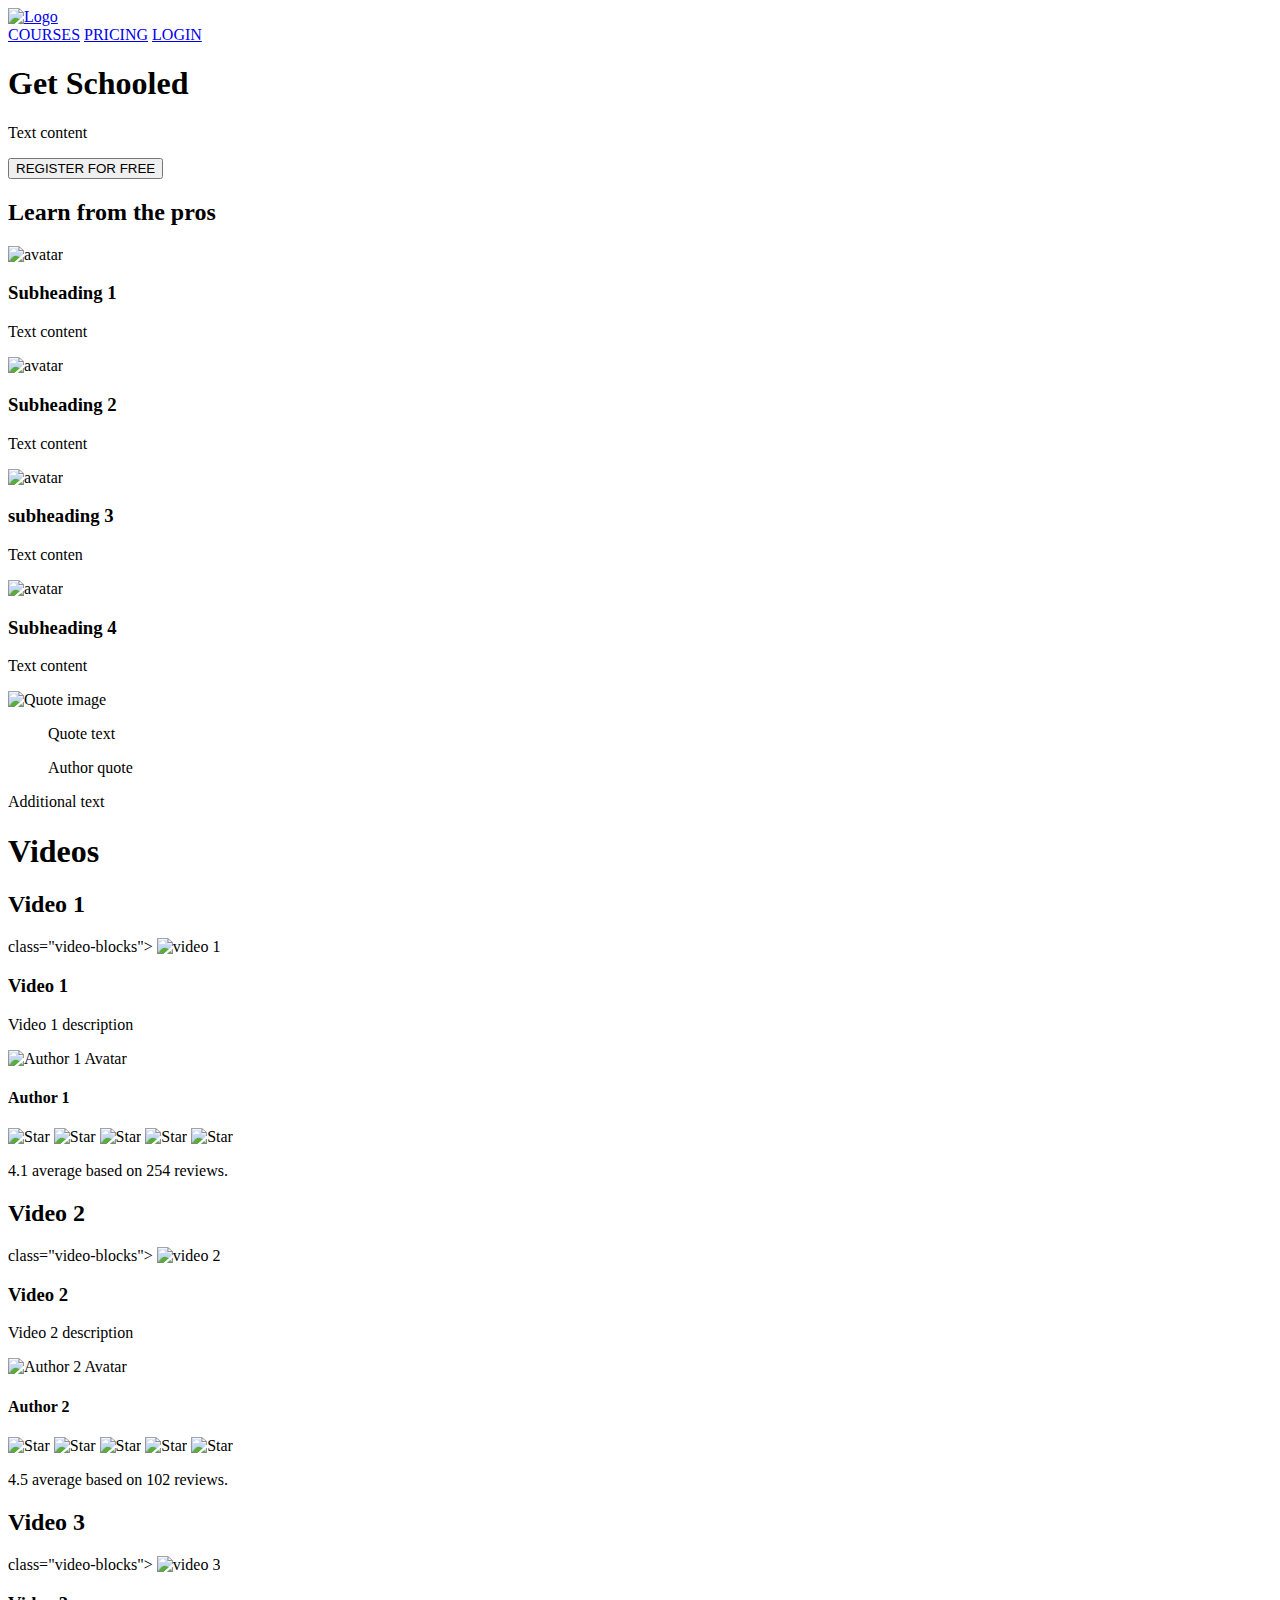
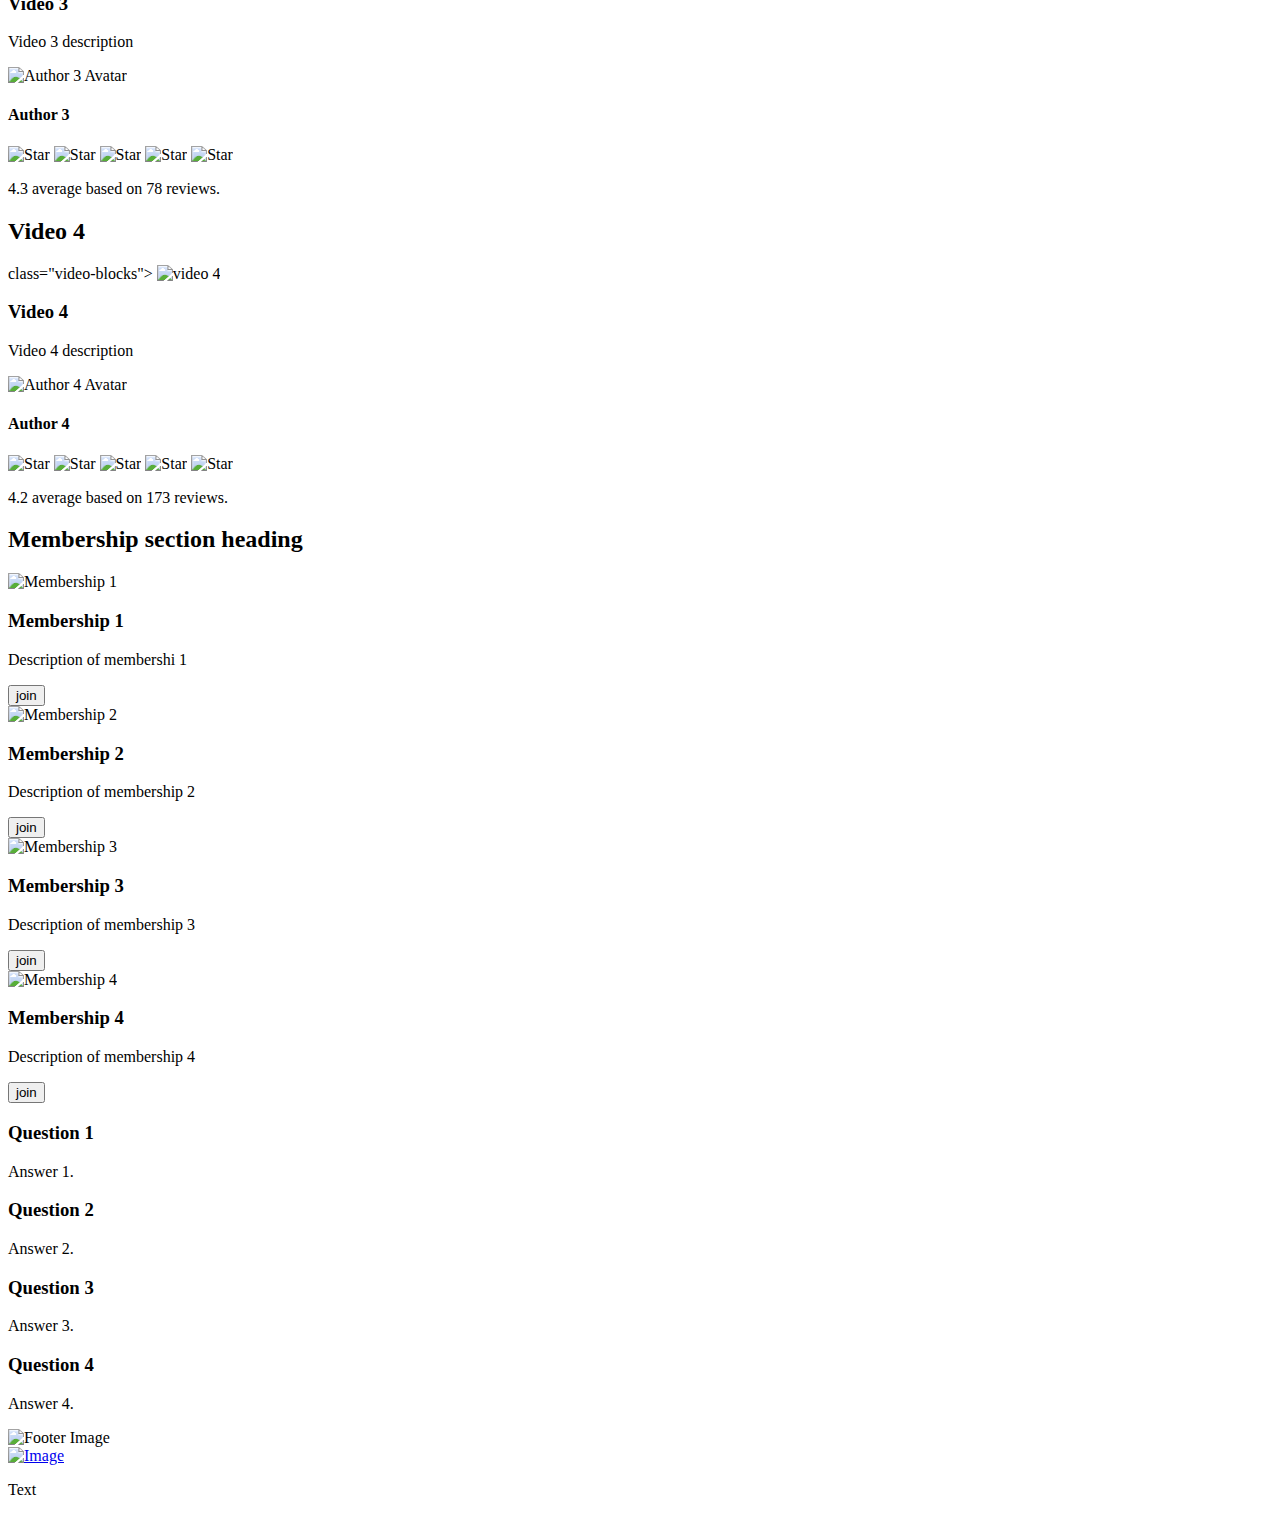
==== css_advanced/index.html @ c2795607 "Readme and task 1" ====
<!DOCTYPE html>
<html lang="en">
    <head>
        <meta charset="UTF-8">
        <meta name="viewport" content="width=device-width, initial-scale=1, viewport-fit=cover">
        <title>HTML Wireframe Advanced</title>
        <link rel="stylesheet" href="styles.css"
    </head>
    <body>
        <header>
            <div>
                <!-- Logo -->
                <div>
                    <a href="#">
                        <img src="link-to-logo.png" alt="Logo">
                    </a>
                </div>
                <!--End of logo-->

                <!--Navigation links-->
                <div>
                    <a href="#">COURSES</a>
                    <a href="#">PRICING</a>
                    <a href="#">LOGIN</a>
                </div>
                <!--End of navigation links-->
            </div>
        </header>

        <!-- Main body -->
        <main>
            <!-- First Section -->
            <section>
                <div>
                    <div>
                        <h1>Get Schooled</h1>
                        <p>Text content</p>
                        <button>REGISTER FOR FREE</button>
                    </div>
                    <div>
                        <h2>
                            <span>Learn</span> from the pros
                        </h2>
                    </div>
                    <div>
                        <img scr="image1.jpg" alt="avatar">
                        <h3>Subheading 1</h3>
                        <p>Text content</p>
                    </div>
                    <div>
                        <img src="image2.jpg" alt="avatar"/>
                        <h3>Subheading 2</h3>
                        <p>Text content</p>
                    </div>
                    <div>
                        <img src="image3.jpg" alt="avatar"/>
                        <h3>subheading 3</h3>
                        <p>Text conten</p>
                    </div>
                    <div>
                        <img src="image4.jpg" alt="avatar"/>
                        <h3>Subheading 4</h3>
                        <p>Text content</p>
                    </div>
                </div>
            </section>
            <!-- End of First Section -->
            <!-- another section2 -->
            <section>
                <div>
                    <img src="quote-image.jpg" alt="Quote image">
                    <div>        
                        <blockquote>
                            <p>Quote text</p>
                            <footer>Author quote</footer>
                        </blockquote>
                        <p>Additional text</p>
                    </div>
                </div>            
            </section>
            <!-- End of section2 -->
            <!-- video sections -->
            <h1>Videos</h1>
            <section>
                <h2>Video 1</h2>
                <div> class="video-blocks">
                    <img src="video1.jpg" alt="video 1">
                    <h3>Video 1</h3>
                    <p>Video 1 description</p>
                    <div class="author">
                        <img src=""author1-avatar.jpg" alt="Author 1 Avatar">
                        <h4>Author 1</h4>
                    </div>
                    <div class="rating">
                        <img src="star.png" alt="Star">
                        <img src="star.png" alt="Star">
                        <img src="star.png" alt="Star">
                        <img src="star.png" alt="Star">
                        <img src="star.png" alt="Star">
                        <p>4.1 average based on 254 reviews.</p>
                    </div>
                </div>
            </section>

            <section>
                <h2>Video 2</h2>
                <div> class="video-blocks">
                    <img src="video2.jpg" alt="video 2">
                    <h3>Video 2</h3>
                    <p>Video 2 description</p>
                    <div class="author">
                        <img src=""author2-avatar.jpg" alt="Author 2 Avatar">
                        <h4>Author 2</h4>
                    </div>
                    <div class="rating">
                        <img src="star.png" alt="Star">
                        <img src="star.png" alt="Star">
                        <img src="star.png" alt="Star">
                        <img src="star.png" alt="Star">
                        <img src="star.png" alt="Star">
                        <p>4.5 average based on 102 reviews.</p>
                    </div>
                </div>
            </section>

            <section>
                <h2>Video 3</h2>
                <div> class="video-blocks">
                    <img src="video3.jpg" alt="video 3">
                    <h3>Video 3</h3>
                    <p>Video 3 description</p>
                    <div class="author">
                        <img src=""author3-avatar.jpg" alt="Author 3 Avatar">
                        <h4>Author 3</h4>
                    </div>
                    <div class="rating">
                        <img src="star.png" alt="Star">
                        <img src="star.png" alt="Star">
                        <img src="star.png" alt="Star">
                        <img src="star.png" alt="Star">
                        <img src="star.png" alt="Star">
                        <p>4.3 average based on 78 reviews.</p>
                    </div>
                </div>
            </section>

            <section>
                <h2>Video 4</h2>
                <div> class="video-blocks">
                    <img src="video4.jpg" alt="video 4">
                    <h3>Video 4</h3>
                    <p>Video 4 description</p>
                    <div class="author">
                        <img src=""author4-avatar.jpg" alt="Author 4 Avatar">
                        <h4>Author 4</h4>
                    </div>
                    <div class="rating">
                        <img src="star.png" alt="Star">
                        <img src="star.png" alt="Star">
                        <img src="star.png" alt="Star">
                        <img src="star.png" alt="Star">
                        <img src="star.png" alt="Star">
                        <p>4.2 average based on 173 reviews.</p>
                    </div>
                </div>
            </section>

            <section>
                <h2>Membership section heading</h2>
                <div class=""membership-item>
                    <img src="membership1.jpg" alt="Membership 1">
                    <h3>Membership 1</h3>
                    <p>Description of membershi 1</p>
                    <button>join</button>
                </div>
                <div class=""membership-item>
                    <img src="membership2.jpg" alt="Membership 2">
                    <h3>Membership 2</h3>
                    <p>Description of membership 2</p>
                    <button>join</button>
                </div>
                <div class=""membership-item>
                    <img src="membership3.jpg" alt="Membership 3">
                    <h3>Membership 3</h3>
                    <p>Description of membership 3</p>
                    <button>join</button>
                </div>
                <div class=""membership-item>
                    <img src="membership4.jpg" alt="Membership 4">
                    <h3>Membership 4</h3>
                    <p>Description of membership 4</p>
                    <button>join</button>
                </div>
            </section>

            <section id="FAQ">
                <div class="row-block">
                  <div class="item-block">
                    <h3>Question 1</h3>
                    <p>Answer 1.</p>
                  </div>
                  <div class="item-block">
                    <h3>Question 2</h3>
                    <p>Answer 2.</p>
                  </div>
                </div>
                <div class="row-block">
                  <div class="item-block">
                    <h3>Question 3</h3>
                    <p>Answer 3.</p>
                  </div>
                  <div class="item-block">
                    <h3>Question 4</h3>
                    <p>Answer 4.</p>
                  </div>
                </div>
              </section>              
        </main>
        <!-- End of main body-->
        <footer>
            <div class="global-block">
              <div class="row-block">
                <img src="path/to/image" alt="Footer Image">
                <div class="block">
                  <a href="link-to-image"><img src="path/to/image" alt="Image"></a>
                  <p>Text</p>
                </div>
              </div>
            </div>
          </footer>          
    </body>    
</html>
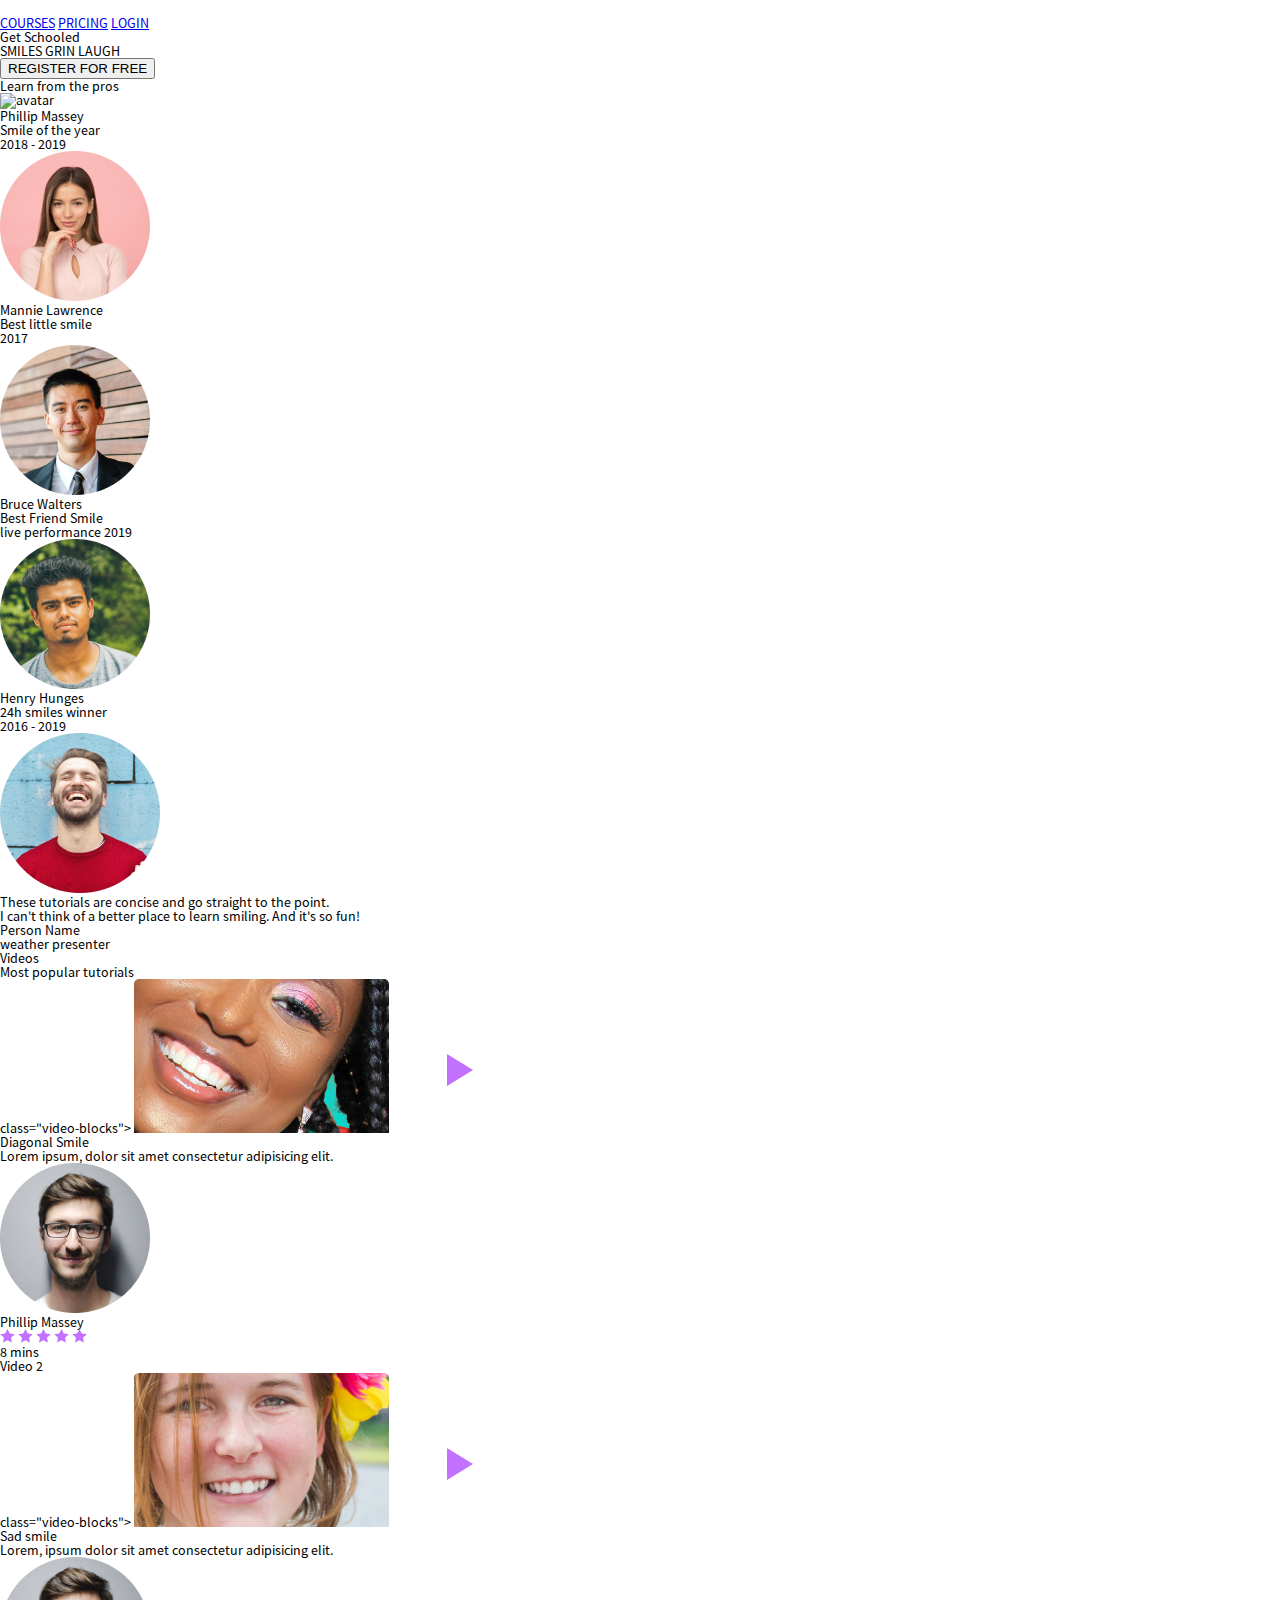
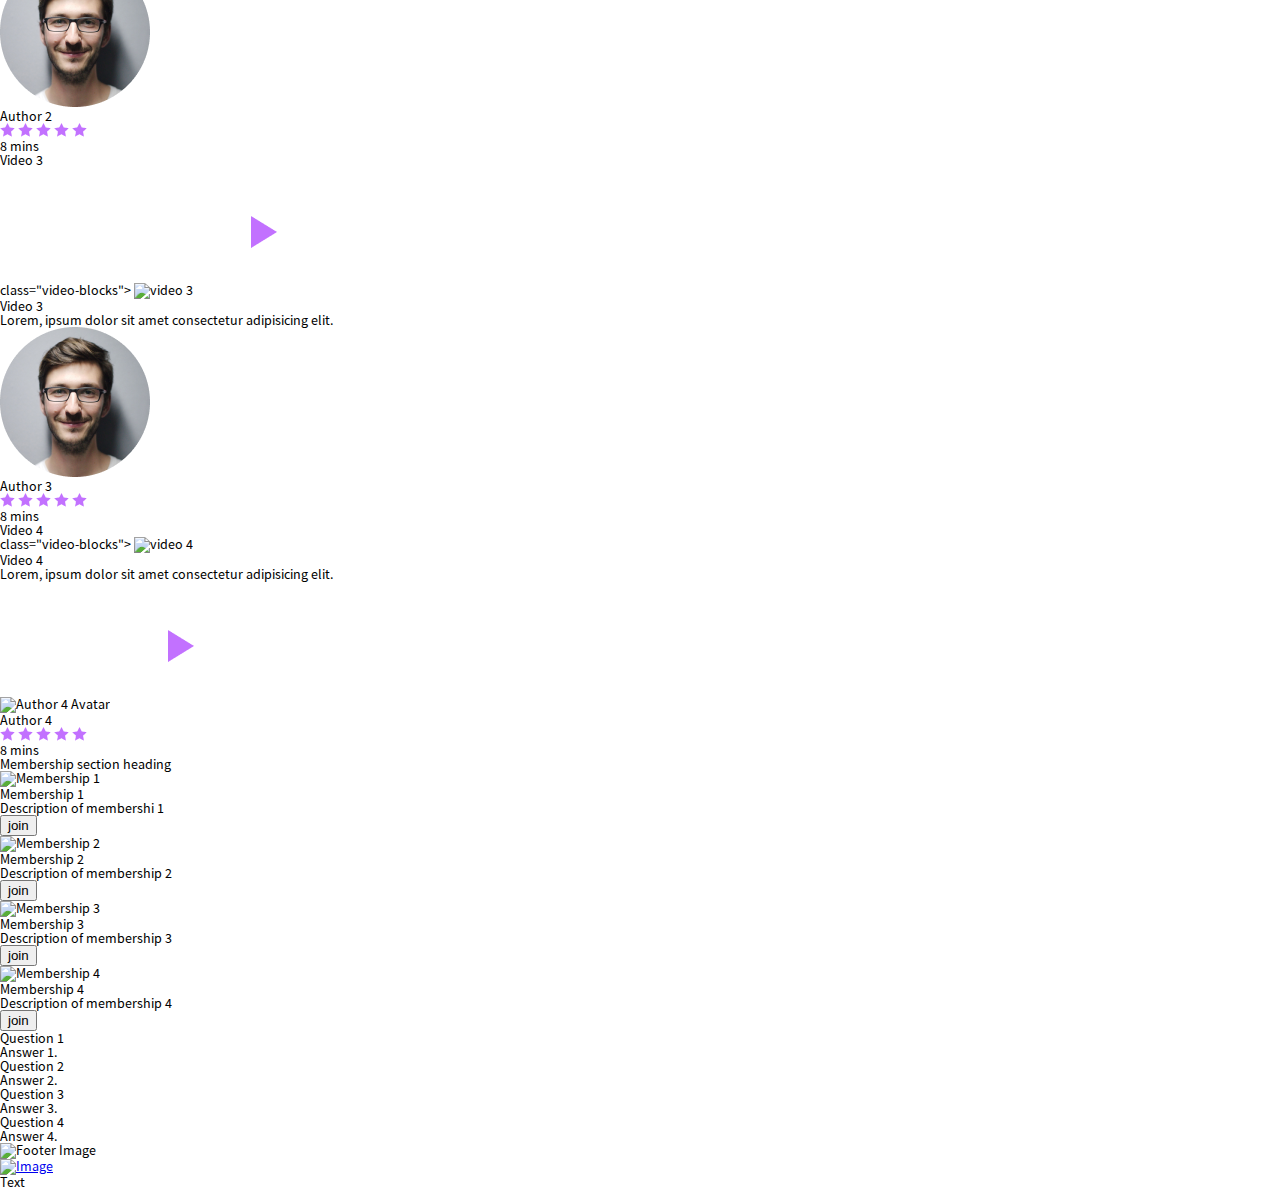
==== commit 047e3a6c: "image additions" ====
--- a/css_advanced/index.html
+++ b/css_advanced/index.html
@@ -3,16 +3,16 @@
     <head>
         <meta charset="UTF-8">
         <meta name="viewport" content="width=device-width, initial-scale=1, viewport-fit=cover">
-        <title>HTML Wireframe Advanced</title>
-        <link rel="stylesheet" href="styles.css"
+        <title>Smile School Homepage</title>
+        <link rel="stylesheet" href="styles.css">
     </head>
     <body>
         <header>
-            <div>
+            <div class="hero">
                 <!-- Logo -->
                 <div>
                     <a href="#">
-                        <img src="link-to-logo.png" alt="Logo">
+                        <img src="assets/SmileSchool.png" alt="SmileSchool logo">                    
                     </a>
                 </div>
                 <!--End of logo-->
@@ -31,10 +31,10 @@
         <main>
             <!-- First Section -->
             <section>
-                <div>
+                <div class="get-schooled">
                     <div>
                         <h1>Get Schooled</h1>
-                        <p>Text content</p>
+                        <p class="three-words">SMILES GRIN LAUGH</p>
                         <button>REGISTER FOR FREE</button>
                     </div>
                     <div>
@@ -43,24 +43,24 @@
                         </h2>
                     </div>
                     <div>
-                        <img scr="image1.jpg" alt="avatar">
-                        <h3>Subheading 1</h3>
-                        <p>Text content</p>
-                    </div>
-                    <div>
-                        <img src="image2.jpg" alt="avatar"/>
-                        <h3>Subheading 2</h3>
-                        <p>Text content</p>
-                    </div>
-                    <div>
-                        <img src="image3.jpg" alt="avatar"/>
-                        <h3>subheading 3</h3>
-                        <p>Text conten</p>
-                    </div>
-                    <div>
-                        <img src="image4.jpg" alt="avatar"/>
-                        <h3>Subheading 4</h3>
-                        <p>Text content</p>
+                        <img scr="assets/avatar.png" alt="avatar">
+                        <h3>Phillip Massey</h3>
+                        <p>Smile of the year <br> 2018 - 2019</p>
+                    </div>
+                    <div>
+                        <img src="assets/avatar1.png" alt="avatar1"/>
+                        <h3>Mannie Lawrence</h3>
+                        <p>Best little smile <br> 2017</p>
+                    </div>
+                    <div>
+                        <img src="assets/avatar2.png" alt="avatar2"/>
+                        <h3>Bruce Walters</h3>
+                        <p>Best <q>Friend Smile</q> <br> live performance 2019</p>
+                    </div>
+                    <div>
+                        <img src="assets/avatar3.png" alt="avatar3"/>
+                        <h3>Henry Hunges</h3>
+                        <p><q>24h smiles</q> winner <br>2016 - 2019</p>
                     </div>
                 </div>
             </section>
@@ -68,13 +68,13 @@
             <!-- another section2 -->
             <section>
                 <div>
-                    <img src="quote-image.jpg" alt="Quote image">
+                    <img src="assets/avatar4.png" alt="avatar 4">
                     <div>        
                         <blockquote>
-                            <p>Quote text</p>
-                            <footer>Author quote</footer>
+                            <p>These tutorials are concise and go straight to the point. <br> I can't think of a better place to learn smiling. And it's so fun!</p>
+                            <footer>Person Name</footer>
                         </blockquote>
-                        <p>Additional text</p>
+                        <p><em>weather presenter</em></p>
                     </div>
                 </div>            
             </section>
@@ -82,22 +82,23 @@
             <!-- video sections -->
             <h1>Videos</h1>
             <section>
-                <h2>Video 1</h2>
-                <div> class="video-blocks">
-                    <img src="video1.jpg" alt="video 1">
-                    <h3>Video 1</h3>
-                    <p>Video 1 description</p>
-                    <div class="author">
-                        <img src=""author1-avatar.jpg" alt="Author 1 Avatar">
-                        <h4>Author 1</h4>
-                    </div>
-                    <div class="rating">
-                        <img src="star.png" alt="Star">
-                        <img src="star.png" alt="Star">
-                        <img src="star.png" alt="Star">
-                        <img src="star.png" alt="Star">
-                        <img src="star.png" alt="Star">
-                        <p>4.1 average based on 254 reviews.</p>
+                <h2>Most <span>popular</span> tutorials</h2>
+                <div> class="video-blocks">
+                    <img src="assets/preview.png" alt="video 1">
+                    <img src="assets/oval_play.png" alt="image1">
+                    <h3>Diagonal Smile</h3>
+                    <p>Lorem ipsum, dolor sit amet consectetur adipisicing elit.</p>
+                    <div class="author">
+                        <img src="assets/avatar.png" alt="Author 1 Avatar">
+                        <h4>Phillip Massey</h4>
+                    </div>
+                    <div class="rating">
+                        <img src="assets/Star_purple.png" alt="Star">
+                        <img src="assets/Star_purple.png" alt="Star">
+                        <img src="assets/Star_purple.png" alt="Star">
+                        <img src="assets/Star_purple.png" alt="Star">
+                        <img src="assets/Star_purple.png" alt="Star">
+                        <p>8 mins</p>
                     </div>
                 </div>
             </section>
@@ -105,20 +106,22 @@
             <section>
                 <h2>Video 2</h2>
                 <div> class="video-blocks">
-                    <img src="video2.jpg" alt="video 2">
-                    <h3>Video 2</h3>
-                    <p>Video 2 description</p>
-                    <div class="author">
-                        <img src=""author2-avatar.jpg" alt="Author 2 Avatar">
+                    <img src="assets/preview1.png" alt="video 2">
+                    <img src="assets/oval_play.png" alt="image2">
+                    <h3>Sad smile</h3>
+                    <p>Lorem, ipsum dolor sit amet consectetur adipisicing elit.</p>
+                    <div class="author">
+                        <img src="assets/avatar.png" alt="Author 2 Avatar">
+
                         <h4>Author 2</h4>
                     </div>
                     <div class="rating">
-                        <img src="star.png" alt="Star">
-                        <img src="star.png" alt="Star">
-                        <img src="star.png" alt="Star">
-                        <img src="star.png" alt="Star">
-                        <img src="star.png" alt="Star">
-                        <p>4.5 average based on 102 reviews.</p>
+                        <img src="assets/Star_purple.png" alt="Star">
+                        <img src="assets/Star_purple.png" alt="Star">
+                        <img src="assets/Star_purple.png" alt="Star">
+                        <img src="assets/Star_purple.png" alt="Star">
+                        <img src="assets/Star_purple.png" alt="Star">
+                        <p>8 mins</p>
                     </div>
                 </div>
             </section>
@@ -127,19 +130,20 @@
                 <h2>Video 3</h2>
                 <div> class="video-blocks">
                     <img src="video3.jpg" alt="video 3">
+                    <img src="assets/oval_play.png" alt="image3">
                     <h3>Video 3</h3>
-                    <p>Video 3 description</p>
-                    <div class="author">
-                        <img src=""author3-avatar.jpg" alt="Author 3 Avatar">
+                    <p>Lorem, ipsum dolor sit amet consectetur adipisicing elit.</p>
+                    <div class="author">
+                        <img src="assets/avatar.png" alt="Author 3 Avatar">
                         <h4>Author 3</h4>
                     </div>
                     <div class="rating">
-                        <img src="star.png" alt="Star">
-                        <img src="star.png" alt="Star">
-                        <img src="star.png" alt="Star">
-                        <img src="star.png" alt="Star">
-                        <img src="star.png" alt="Star">
-                        <p>4.3 average based on 78 reviews.</p>
+                        <img src="assets/Star_purple.png" alt="Star">
+                        <img src="assets/Star_purple.png" alt="Star">
+                        <img src="assets/Star_purple.png" alt="Star">
+                        <img src="assets/Star_purple.png" alt="Star">
+                        <img src="assets/Star_purple.png" alt="Star">
+                        <p>8 mins</p>
                     </div>
                 </div>
             </section>
@@ -149,18 +153,19 @@
                 <div> class="video-blocks">
                     <img src="video4.jpg" alt="video 4">
                     <h3>Video 4</h3>
-                    <p>Video 4 description</p>
+                    <p>Lorem, ipsum dolor sit amet consectetur adipisicing elit.</p>
                     <div class="author">
                         <img src=""author4-avatar.jpg" alt="Author 4 Avatar">
+                        <img src="assets/oval_play.png" alt="image4">
                         <h4>Author 4</h4>
                     </div>
                     <div class="rating">
-                        <img src="star.png" alt="Star">
-                        <img src="star.png" alt="Star">
-                        <img src="star.png" alt="Star">
-                        <img src="star.png" alt="Star">
-                        <img src="star.png" alt="Star">
-                        <p>4.2 average based on 173 reviews.</p>
+                        <img src="assets/Star_purple.png" alt="Star">
+                        <img src="assets/Star_purple.png" alt="Star">
+                        <img src="assets/Star_purple.png" alt="Star">
+                        <img src="assets/Star_purple.png" alt="Star">
+                        <img src="assets/Star_purple.png" alt="Star">
+                        <p>8 mins</p>
                     </div>
                 </div>
             </section>
--- a/css_advanced/styles.css
+++ b/css_advanced/styles.css
@@ -0,0 +1,67 @@
+/* VARIABLE */
+
+:root {
+  --primary: #C271FF;
+  --seconadry: #071629;
+  --light-text: #FFFFFF;
+  --dark-text: rgba(7, 22, 41, 0.5);
+}
+/* http://meyerweb.com/eric/tools/css/reset/ 
+*/
+
+html, body, div, span, applet, object, iframe,
+h1, h2, h3, h4, h5, h6, p, blockquote, pre,
+a, abbr, acronym, address, big, cite, code,
+del, dfn, em, img, ins, kbd, q, s, samp,
+small, strike, strong, sub, sup, tt, var,
+b, u, i, center,
+dl, dt, dd, ol, ul, li,
+fieldset, form, label, legend,
+table, caption, tbody, tfoot, thead, tr, th, td,
+article, aside, canvas, details, embed, 
+figure, figcaption, footer, header, hgroup, 
+menu, nav, output, ruby, section, summary,
+time, mark, audio, video {
+	margin: 0;
+	padding: 0;
+	border: 0;
+	font-size: 100%;
+	font: inherit;
+	vertical-align: baseline;
+}
+/* HTML5 display-role reset for older browsers */
+article, aside, details, figcaption, figure, 
+footer, header, hgroup, menu, nav, section {
+	display: block;
+}
+body {
+	line-height: 1;
+}
+ol, ul {
+	list-style: none;
+}
+blockquote, q {
+	quotes: none;
+}
+blockquote:before, blockquote:after,
+q:before, q:after {
+	content: '';
+	content: none;
+}
+table {
+	border-collapse: collapse;
+	border-spacing: 0;
+}
+/* FONTS */
+@font-face {
+  font-family: 'Source San Pro';
+  src: url(fonts/SourceSansPro-Regular.otf)
+}
+
+/* BASE STYLES */
+
+body {
+  font-family: 'Source San Pro';
+  overflow-x: hidden;
+  font-size: 14px;
+}
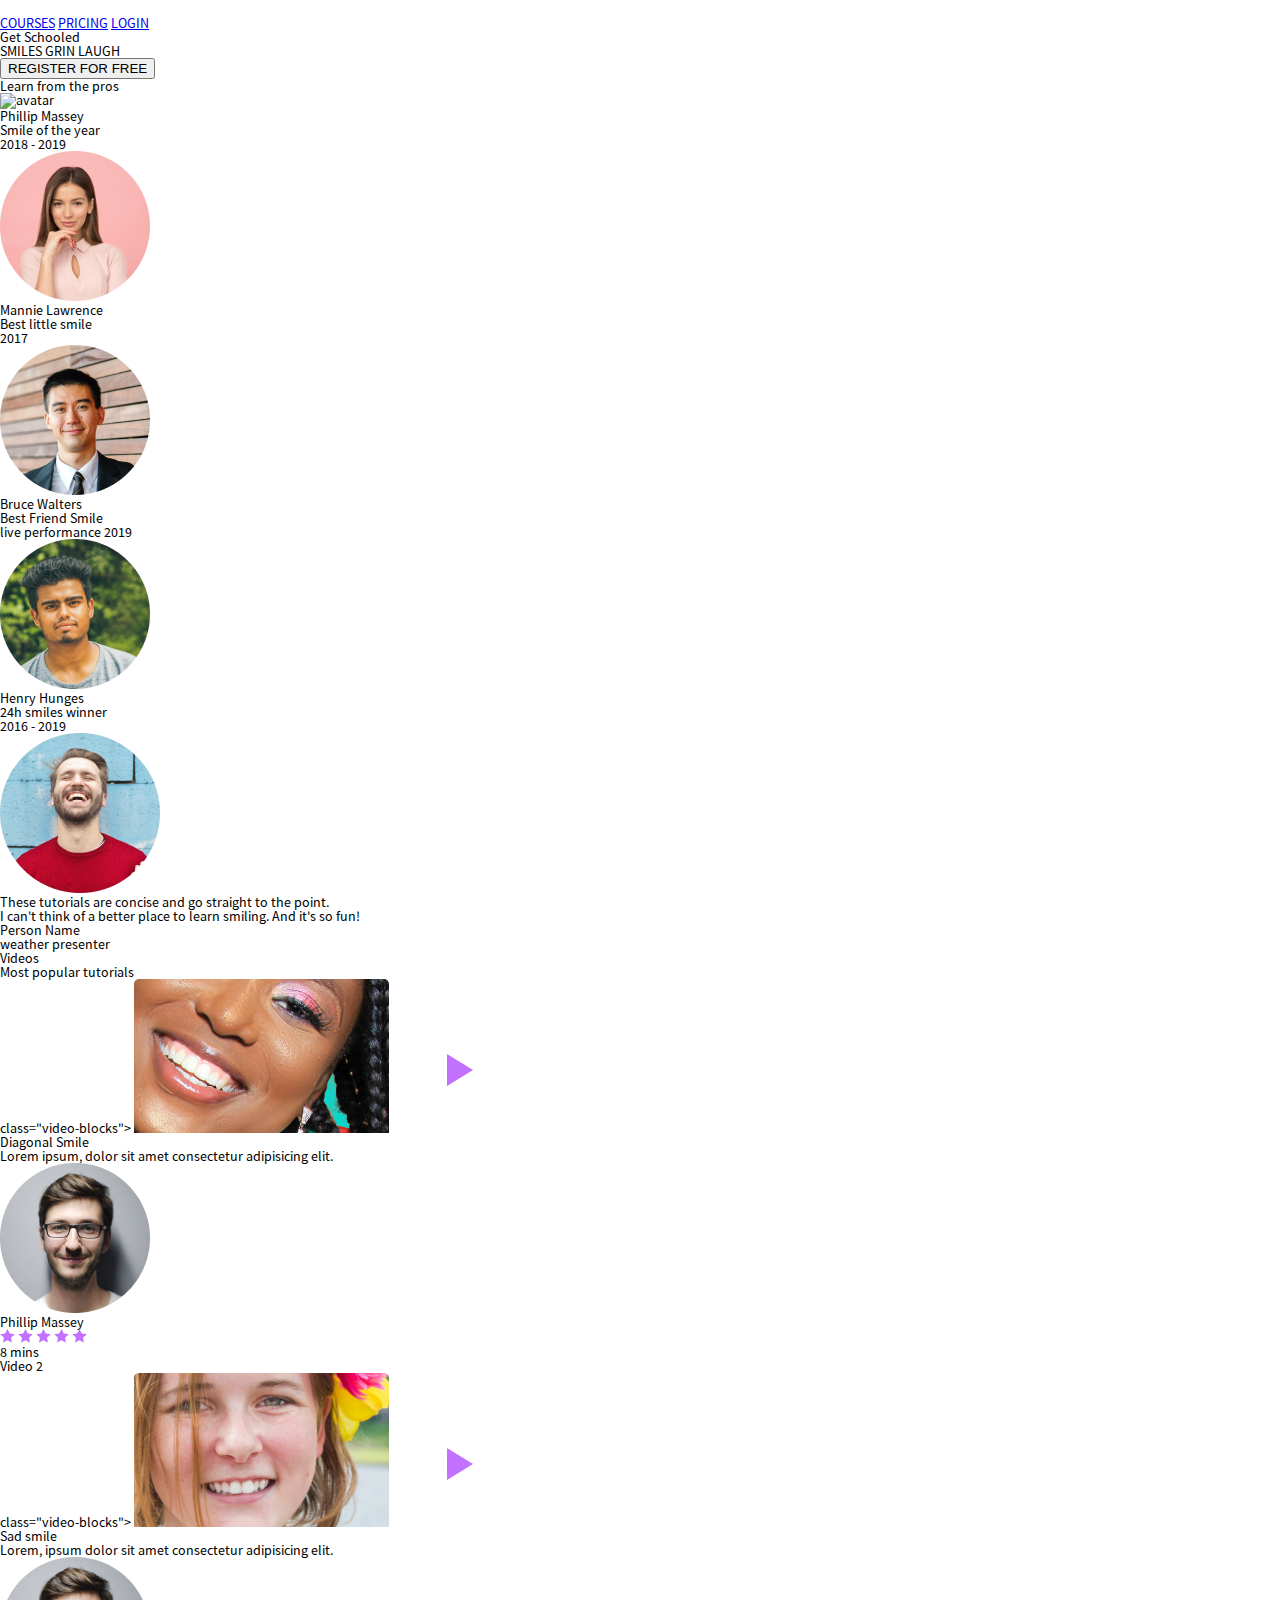
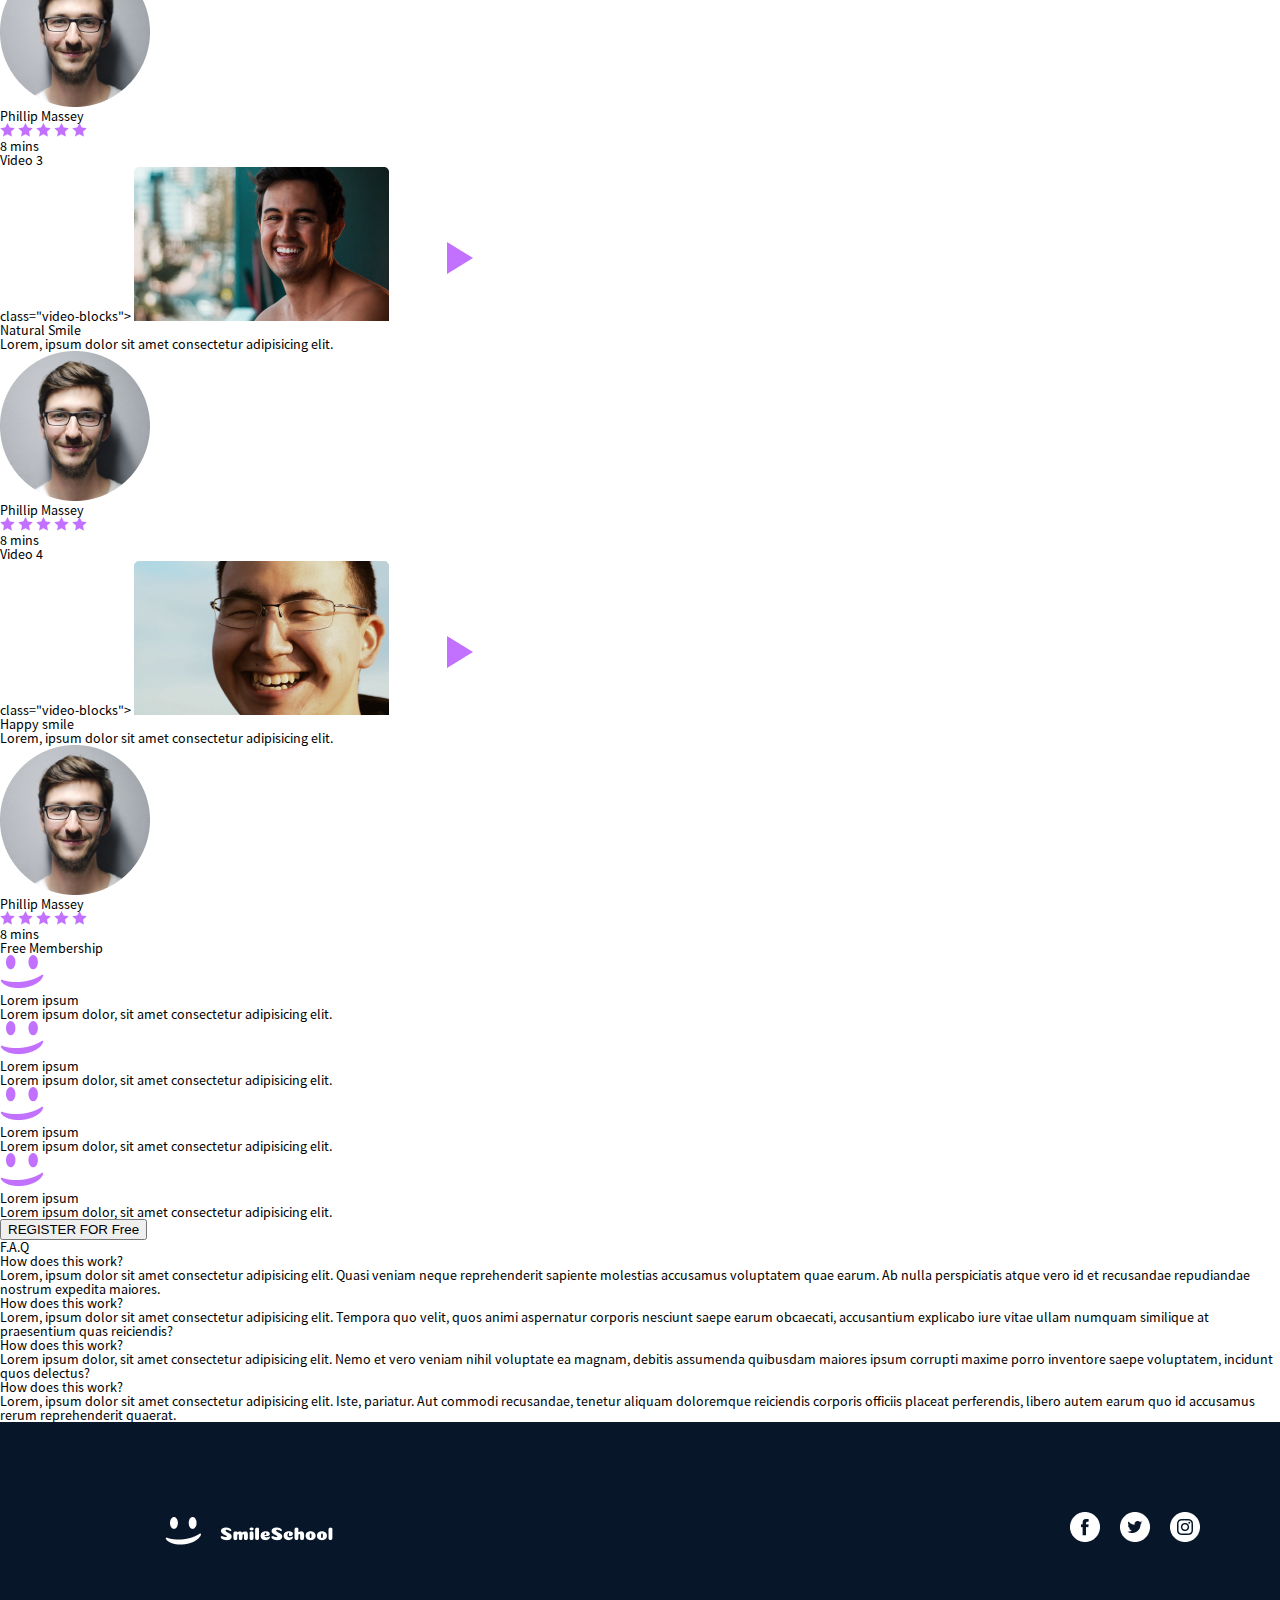
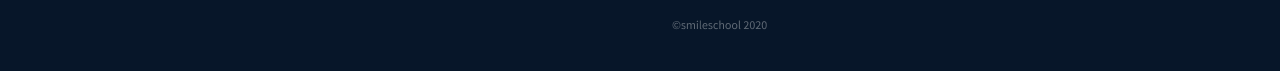
==== commit 00789549: "html updated" ====
--- a/css_advanced/index.html
+++ b/css_advanced/index.html
@@ -112,8 +112,7 @@
                     <p>Lorem, ipsum dolor sit amet consectetur adipisicing elit.</p>
                     <div class="author">
                         <img src="assets/avatar.png" alt="Author 2 Avatar">
-
-                        <h4>Author 2</h4>
+                        <h4>Phillip Massey</h4>
                     </div>
                     <div class="rating">
                         <img src="assets/Star_purple.png" alt="Star">
@@ -129,13 +128,13 @@
             <section>
                 <h2>Video 3</h2>
                 <div> class="video-blocks">
-                    <img src="video3.jpg" alt="video 3">
+                    <img src="assets/preview2.png" alt="video 3">
                     <img src="assets/oval_play.png" alt="image3">
-                    <h3>Video 3</h3>
+                    <h3>Natural Smile</h3>
                     <p>Lorem, ipsum dolor sit amet consectetur adipisicing elit.</p>
                     <div class="author">
                         <img src="assets/avatar.png" alt="Author 3 Avatar">
-                        <h4>Author 3</h4>
+                        <h4>Phillip Massey</h4>
                     </div>
                     <div class="rating">
                         <img src="assets/Star_purple.png" alt="Star">
@@ -151,72 +150,70 @@
             <section>
                 <h2>Video 4</h2>
                 <div> class="video-blocks">
-                    <img src="video4.jpg" alt="video 4">
-                    <h3>Video 4</h3>
+                    <img src="assets/preview3.png" alt="video 4">
+                    <img src="assets/oval_play.png" alt="image4">
+                    <h3>Happy smile</h3>
                     <p>Lorem, ipsum dolor sit amet consectetur adipisicing elit.</p>
                     <div class="author">
-                        <img src=""author4-avatar.jpg" alt="Author 4 Avatar">
-                        <img src="assets/oval_play.png" alt="image4">
-                        <h4>Author 4</h4>
-                    </div>
-                    <div class="rating">
-                        <img src="assets/Star_purple.png" alt="Star">
-                        <img src="assets/Star_purple.png" alt="Star">
-                        <img src="assets/Star_purple.png" alt="Star">
-                        <img src="assets/Star_purple.png" alt="Star">
-                        <img src="assets/Star_purple.png" alt="Star">
-                        <p>8 mins</p>
-                    </div>
-                </div>
-            </section>
-
-            <section>
-                <h2>Membership section heading</h2>
-                <div class=""membership-item>
-                    <img src="membership1.jpg" alt="Membership 1">
-                    <h3>Membership 1</h3>
-                    <p>Description of membershi 1</p>
-                    <button>join</button>
-                </div>
-                <div class=""membership-item>
-                    <img src="membership2.jpg" alt="Membership 2">
-                    <h3>Membership 2</h3>
-                    <p>Description of membership 2</p>
-                    <button>join</button>
-                </div>
-                <div class=""membership-item>
-                    <img src="membership3.jpg" alt="Membership 3">
-                    <h3>Membership 3</h3>
-                    <p>Description of membership 3</p>
-                    <button>join</button>
-                </div>
-                <div class=""membership-item>
-                    <img src="membership4.jpg" alt="Membership 4">
-                    <h3>Membership 4</h3>
-                    <p>Description of membership 4</p>
-                    <button>join</button>
-                </div>
+                        <img src="assets/avatar.png" alt="Author 4 Avatar">
+                        <h4>Phillip Massey</h4>
+                    </div>
+                    <div class="rating">
+                        <img src="assets/Star_purple.png" alt="Star">
+                        <img src="assets/Star_purple.png" alt="Star">
+                        <img src="assets/Star_purple.png" alt="Star">
+                        <img src="assets/Star_purple.png" alt="Star">
+                        <img src="assets/Star_purple.png" alt="Star">
+                        <p>8 mins</p>
+                    </div>
+                </div>
+            </section>
+
+            <section>
+                <h2>Free Membership</h2>
+                <div class="membership-item">
+                    <img src="assets/smile.png" alt="Membership 1">
+                    <h3>Lorem ipsum</h3>
+                    <p>Lorem ipsum dolor, sit amet consectetur adipisicing elit.</p>
+                </div>
+                <div class="membership-item">
+                    <img src="assets/smile.png" alt="Membership 2">
+                    <h3>Lorem ipsum</h3>
+                    <p>Lorem ipsum dolor, sit amet consectetur adipisicing elit.</p>
+                </div>
+                <div class="membership-item">
+                    <img src="assets/smile.png" alt="Membership 3">
+                    <h3>Lorem ipsum</h3>
+                    <p>Lorem ipsum dolor, sit amet consectetur adipisicing elit.</p>
+                </div>
+                <div class="membership-item">
+                    <img src="assets/smile.png" alt="Membership 4">
+                    <h3>Lorem ipsum</h3>
+                    <p>Lorem ipsum dolor, sit amet consectetur adipisicing elit.</p>
+                </div>
+                <button>REGISTER FOR Free</button>
             </section>
 
             <section id="FAQ">
+                <h2>F.A.Q</h2>
                 <div class="row-block">
                   <div class="item-block">
-                    <h3>Question 1</h3>
-                    <p>Answer 1.</p>
-                  </div>
-                  <div class="item-block">
-                    <h3>Question 2</h3>
-                    <p>Answer 2.</p>
+                    <h3>How does this work?</h3>
+                    <p>Lorem, ipsum dolor sit amet consectetur adipisicing elit. Quasi veniam neque reprehenderit sapiente molestias accusamus voluptatem quae earum. Ab nulla perspiciatis atque vero id et recusandae repudiandae nostrum expedita maiores.</p>
+                  </div>
+                  <div class="item-block">
+                    <h3>How does this work?</h3>
+                    <p>Lorem, ipsum dolor sit amet consectetur adipisicing elit. Tempora quo velit, quos animi aspernatur corporis nesciunt saepe earum obcaecati, accusantium explicabo iure vitae ullam numquam similique at praesentium quas reiciendis?</p>
                   </div>
                 </div>
                 <div class="row-block">
                   <div class="item-block">
-                    <h3>Question 3</h3>
-                    <p>Answer 3.</p>
-                  </div>
-                  <div class="item-block">
-                    <h3>Question 4</h3>
-                    <p>Answer 4.</p>
+                    <h3>How does this work?</h3>
+                    <p>Lorem ipsum dolor, sit amet consectetur adipisicing elit. Nemo et vero veniam nihil voluptate ea magnam, debitis assumenda quibusdam maiores ipsum corrupti maxime porro inventore saepe voluptatem, incidunt quos delectus?</p>
+                  </div>
+                  <div class="item-block">
+                    <h3>How does this work?</h3>
+                    <p>Lorem, ipsum dolor sit amet consectetur adipisicing elit. Iste, pariatur. Aut commodi recusandae, tenetur aliquam doloremque reiciendis corporis officiis placeat perferendis, libero autem earum quo id accusamus rerum reprehenderit quaerat.</p>
                   </div>
                 </div>
               </section>              
@@ -225,12 +222,7 @@
         <footer>
             <div class="global-block">
               <div class="row-block">
-                <img src="path/to/image" alt="Footer Image">
-                <div class="block">
-                  <a href="link-to-image"><img src="path/to/image" alt="Image"></a>
-                  <p>Text</p>
-                </div>
-              </div>
+                <img src="part_5_footer.png" alt="Footer Image">
             </div>
           </footer>          
     </body>    
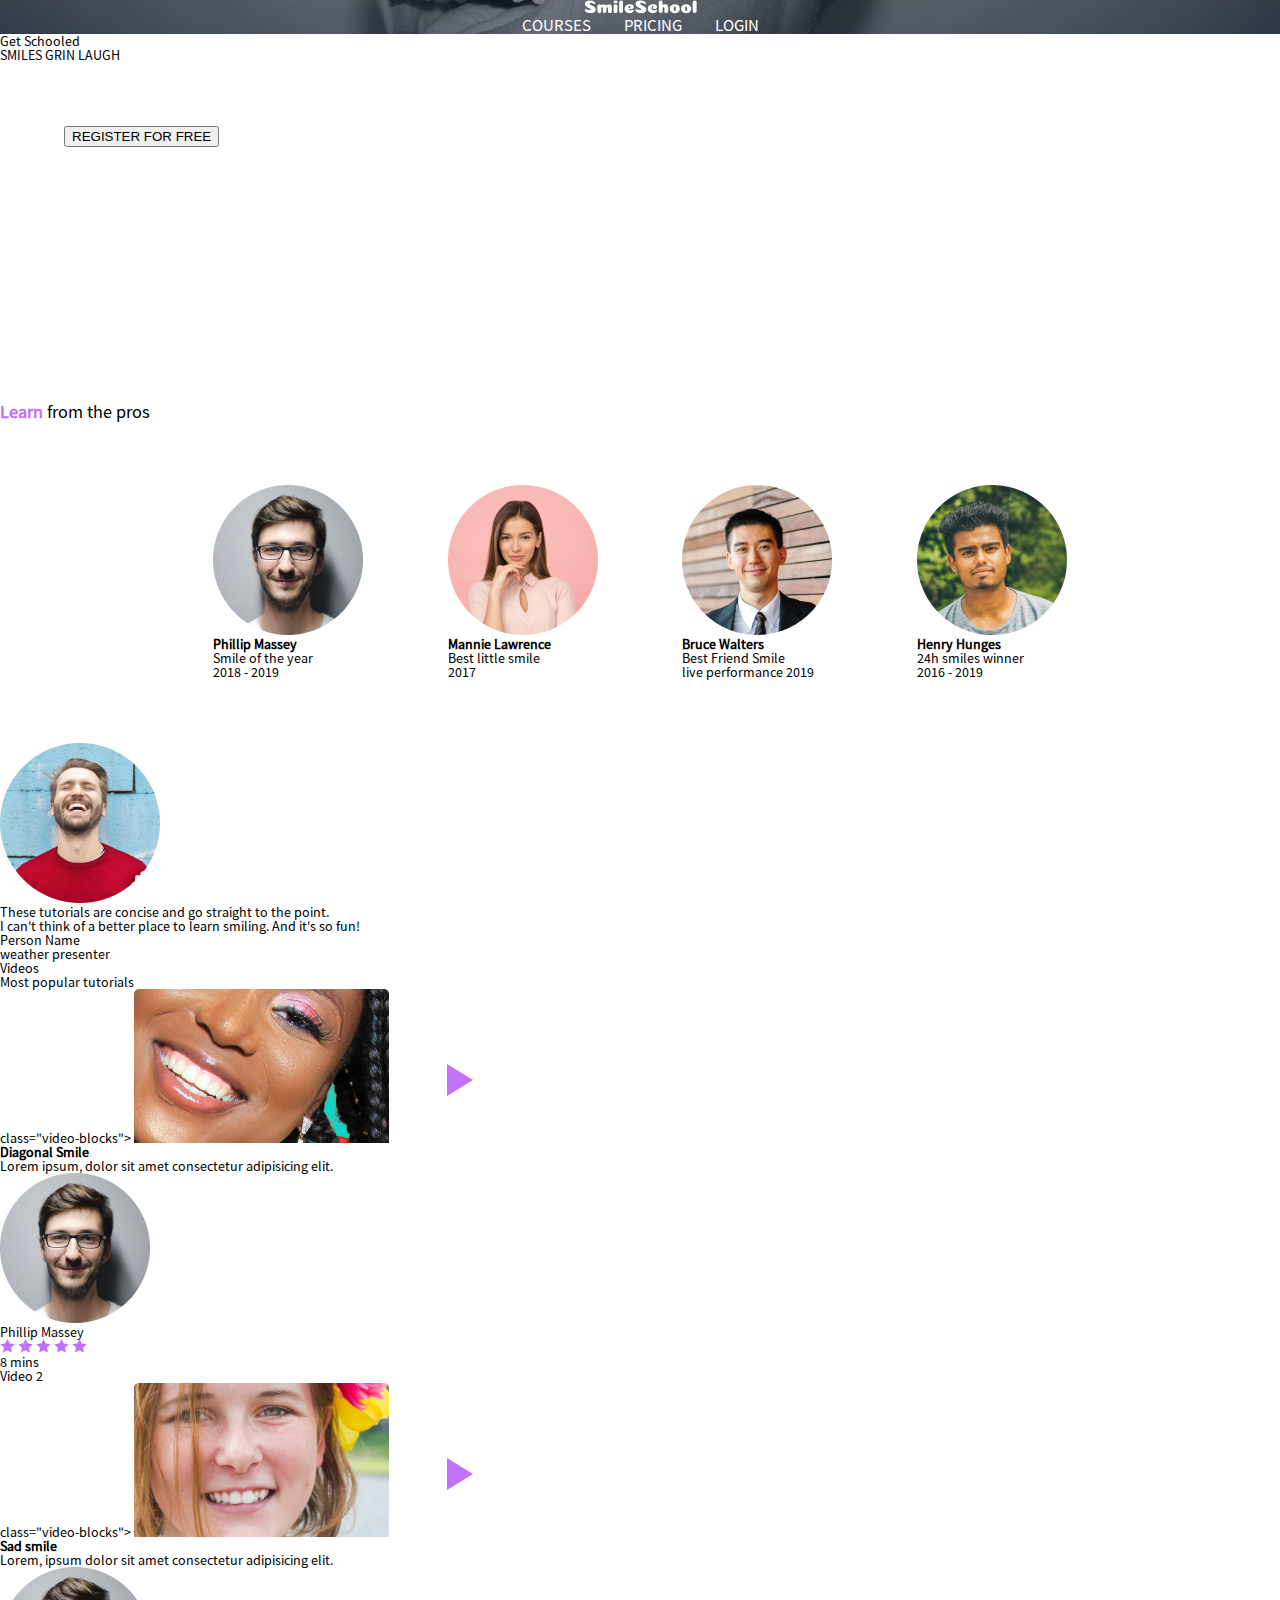
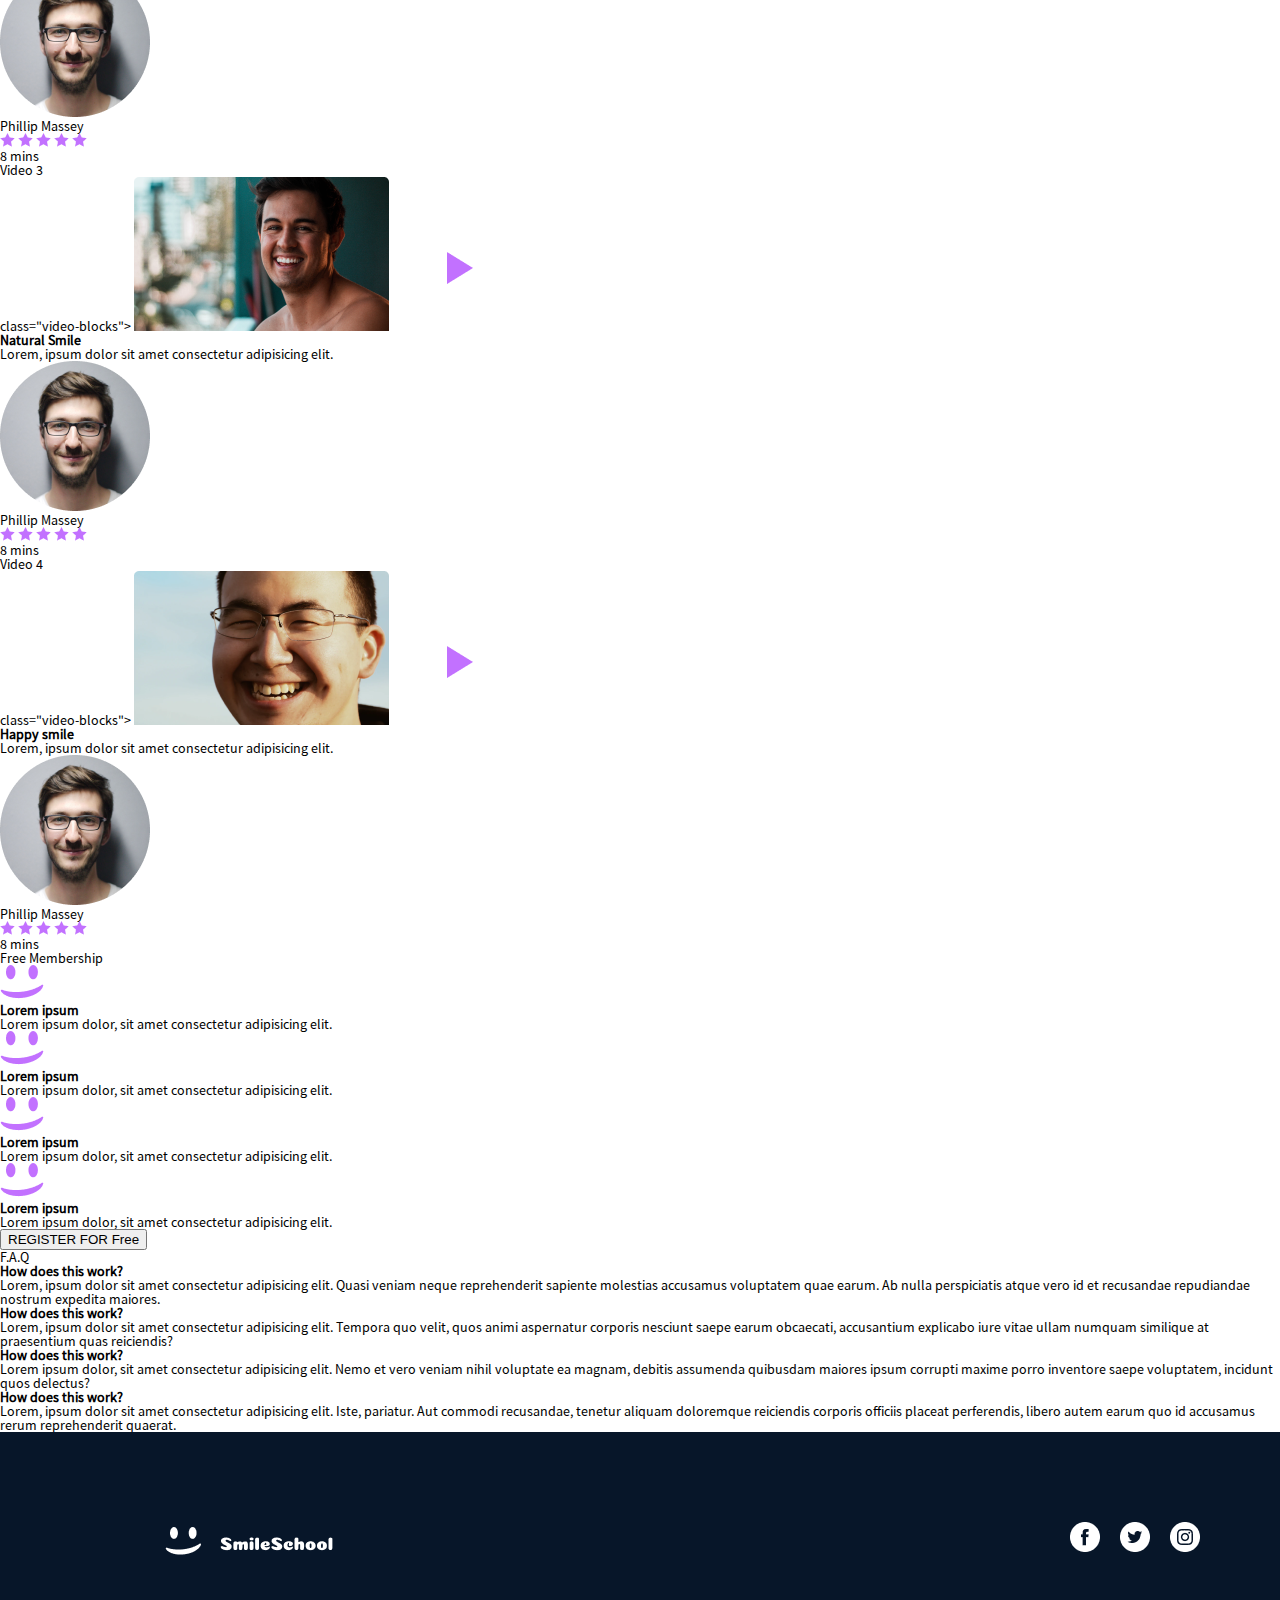
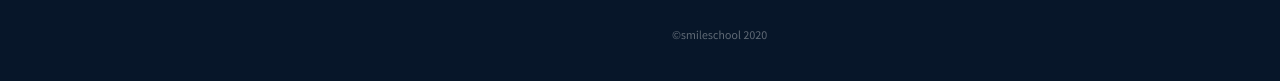
==== commit b8681929: "updates" ====
--- a/css_advanced/index.html
+++ b/css_advanced/index.html
@@ -38,38 +38,38 @@
                         <button>REGISTER FOR FREE</button>
                     </div>
                     <div>
-                        <h2>
-                            <span>Learn</span> from the pros
-                        </h2>
-                    </div>
-                    <div>
-                        <img scr="assets/avatar.png" alt="avatar">
-                        <h3>Phillip Massey</h3>
-                        <p>Smile of the year <br> 2018 - 2019</p>
-                    </div>
-                    <div>
-                        <img src="assets/avatar1.png" alt="avatar1"/>
-                        <h3>Mannie Lawrence</h3>
-                        <p>Best little smile <br> 2017</p>
-                    </div>
-                    <div>
-                        <img src="assets/avatar2.png" alt="avatar2"/>
-                        <h3>Bruce Walters</h3>
-                        <p>Best <q>Friend Smile</q> <br> live performance 2019</p>
-                    </div>
-                    <div>
-                        <img src="assets/avatar3.png" alt="avatar3"/>
-                        <h3>Henry Hunges</h3>
-                        <p><q>24h smiles</q> winner <br>2016 - 2019</p>
-                    </div>
+                        <h2 class="pro-head"><span class="purple">Learn</span> from the pros</h2>
+                    </div>
+                    <div class="pros-avatar">
+                        <div>
+                            <img src="assets/avatar.png" alt="avatar"/>
+                            <h3>Phillip Massey</h3>
+                            <p>Smile of the year <br> 2018 - 2019</p>
+                        </div>
+                        <div>
+                            <img src="assets/avatar1.png" alt="avatar1"/>
+                            <h3>Mannie Lawrence</h3>
+                            <p>Best little smile <br> 2017</p>
+                        </div>
+                        <div>
+                            <img src="assets/avatar2.png" alt="avatar2"/>
+                            <h3>Bruce Walters</h3>
+                            <p>Best <q>Friend Smile</q> <br> live performance 2019</p>
+                        </div>
+                        <div>
+                            <img src="assets/avatar3.png" alt="avatar3"/>
+                            <h3>Henry Hunges</h3>
+                            <p><q>24h smiles</q> winner <br>2016 - 2019</p>
+                        </div>
+                    </div>    
                 </div>
             </section>
             <!-- End of First Section -->
             <!-- another section2 -->
             <section>
-                <div>
+                <div class="quote-content">
                     <img src="assets/avatar4.png" alt="avatar 4">
-                    <div>        
+                    <div class="quote-text">        
                         <blockquote>
                             <p>These tutorials are concise and go straight to the point. <br> I can't think of a better place to learn smiling. And it's so fun!</p>
                             <footer>Person Name</footer>
--- a/css_advanced/styles.css
+++ b/css_advanced/styles.css
@@ -65,3 +65,73 @@
   overflow-x: hidden;
   font-size: 14px;
 }
+
+/* HEADER SECTION */
+.hero {
+	background-image: url('assets/background.png');
+	background-position: center;
+	background-repeat: no-repeat;
+	background-size: cover;
+	color: var(--light-text);
+	text-align: center;
+}
+
+.hero a {
+	color: #FFFFFF;
+	text-align: center;
+	font-size: 1.2em;
+	text-decoration: none;
+	margin: 0 15px;
+	text-transform: uppercase;
+}
+
+nav {
+    display: flex;
+    justify-content: space-around;
+    padding-top: 3%;
+}
+
+.hero div.get-schooled {
+	margin-top: 20%;
+}
+
+.hero h1 {
+	font-size: 5em;
+	font-weight: bolder;
+	margin: 30px;
+}
+
+.hero p.three-words {
+	word-spacing: 30px;
+	font-weight: bold;
+	margin: 15px;
+}
+
+button:hover {
+	box-shadow: none;
+}
+.get-schooled button {
+	margin: 5%;
+}
+
+.purple {
+	color: var(--primary);
+	font-weight: bolder;
+}
+
+h2.pro-head {
+	font-size: 1.3em;
+	margin-top: 15%;
+}
+
+div.pros-avatar {
+	display: flex;
+	justify-content: space-evenly;
+	padding: 5%;
+	margin: 0 5%;
+}
+
+main h3 {
+	font-weight: 800;
+}
+
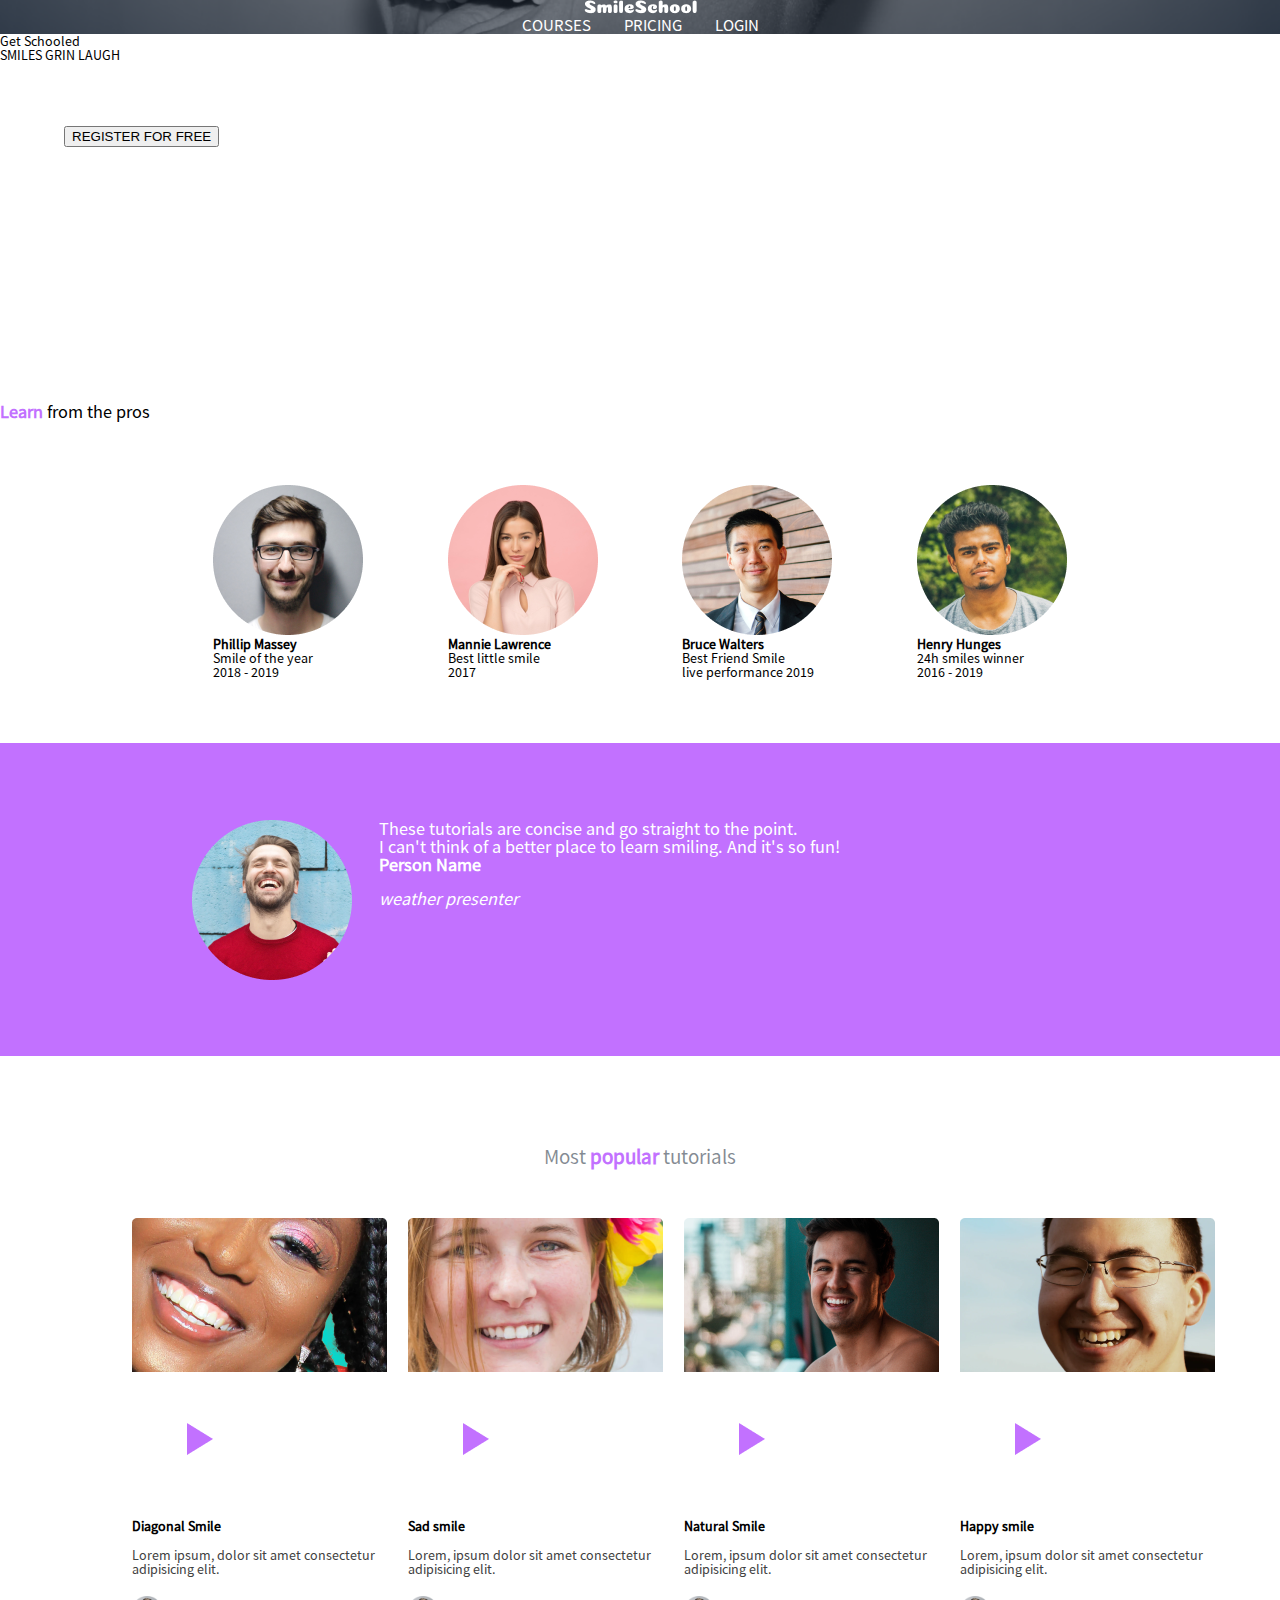
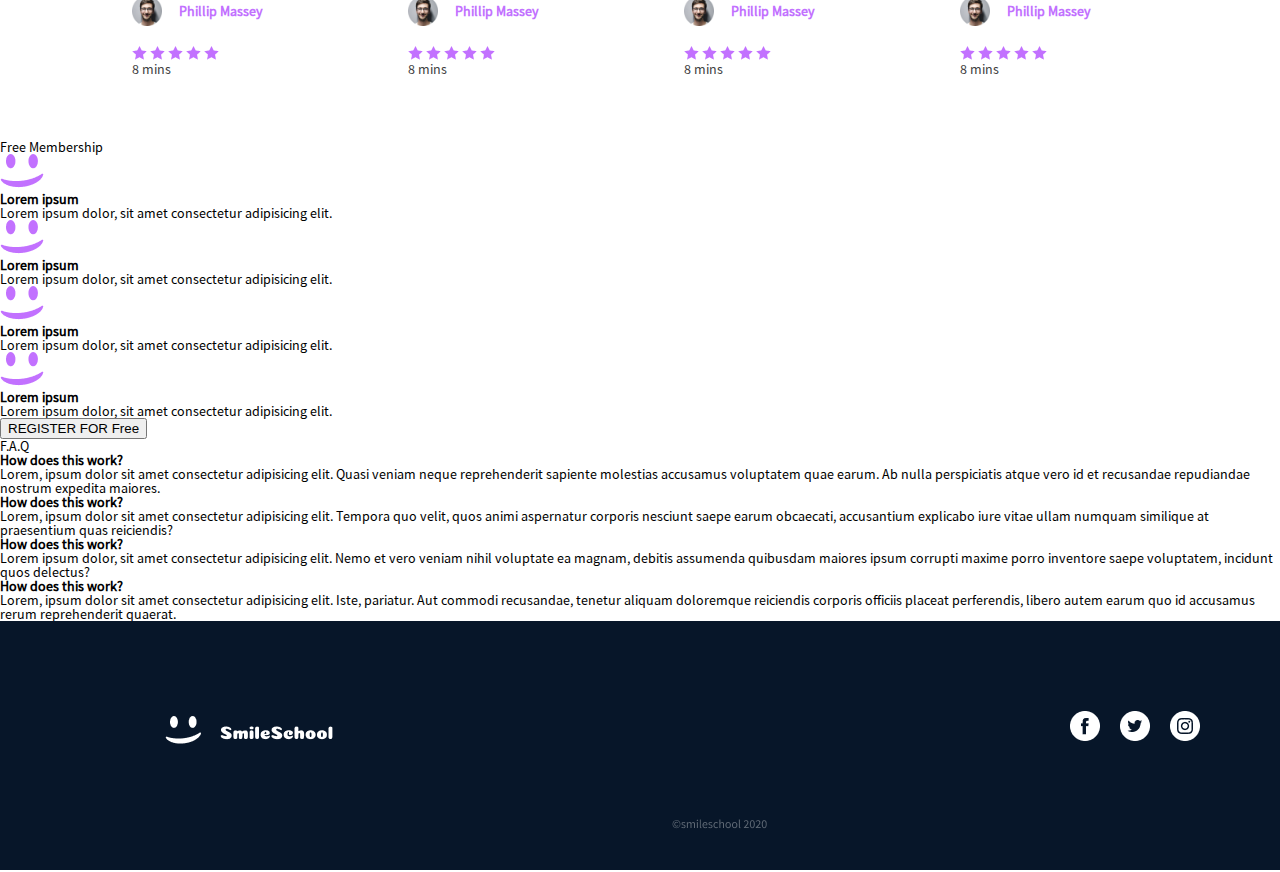
==== commit f104ae16: "updates" ====
--- a/css_advanced/index.html
+++ b/css_advanced/index.html
@@ -66,13 +66,13 @@
             </section>
             <!-- End of First Section -->
             <!-- another section2 -->
-            <section>
+            <section id="quote">
                 <div class="quote-content">
                     <img src="assets/avatar4.png" alt="avatar 4">
                     <div class="quote-text">        
                         <blockquote>
                             <p>These tutorials are concise and go straight to the point. <br> I can't think of a better place to learn smiling. And it's so fun!</p>
-                            <footer>Person Name</footer>
+                            <h2>Person Name</h2>
                         </blockquote>
                         <p><em>weather presenter</em></p>
                     </div>
@@ -80,91 +80,99 @@
             </section>
             <!-- End of section2 -->
             <!-- video sections -->
-            <h1>Videos</h1>
-            <section>
-                <h2>Most <span>popular</span> tutorials</h2>
-                <div> class="video-blocks">
-                    <img src="assets/preview.png" alt="video 1">
-                    <img src="assets/oval_play.png" alt="image1">
-                    <h3>Diagonal Smile</h3>
-                    <p>Lorem ipsum, dolor sit amet consectetur adipisicing elit.</p>
-                    <div class="author">
-                        <img src="assets/avatar.png" alt="Author 1 Avatar">
-                        <h4>Phillip Massey</h4>
-                    </div>
-                    <div class="rating">
-                        <img src="assets/Star_purple.png" alt="Star">
-                        <img src="assets/Star_purple.png" alt="Star">
-                        <img src="assets/Star_purple.png" alt="Star">
-                        <img src="assets/Star_purple.png" alt="Star">
-                        <img src="assets/Star_purple.png" alt="Star">
-                        <p>8 mins</p>
-                    </div>
-                </div>
-            </section>
-
-            <section>
-                <h2>Video 2</h2>
-                <div> class="video-blocks">
-                    <img src="assets/preview1.png" alt="video 2">
-                    <img src="assets/oval_play.png" alt="image2">
-                    <h3>Sad smile</h3>
-                    <p>Lorem, ipsum dolor sit amet consectetur adipisicing elit.</p>
-                    <div class="author">
-                        <img src="assets/avatar.png" alt="Author 2 Avatar">
-                        <h4>Phillip Massey</h4>
-                    </div>
-                    <div class="rating">
-                        <img src="assets/Star_purple.png" alt="Star">
-                        <img src="assets/Star_purple.png" alt="Star">
-                        <img src="assets/Star_purple.png" alt="Star">
-                        <img src="assets/Star_purple.png" alt="Star">
-                        <img src="assets/Star_purple.png" alt="Star">
-                        <p>8 mins</p>
-                    </div>
-                </div>
-            </section>
-
-            <section>
-                <h2>Video 3</h2>
-                <div> class="video-blocks">
-                    <img src="assets/preview2.png" alt="video 3">
-                    <img src="assets/oval_play.png" alt="image3">
-                    <h3>Natural Smile</h3>
-                    <p>Lorem, ipsum dolor sit amet consectetur adipisicing elit.</p>
-                    <div class="author">
-                        <img src="assets/avatar.png" alt="Author 3 Avatar">
-                        <h4>Phillip Massey</h4>
-                    </div>
-                    <div class="rating">
-                        <img src="assets/Star_purple.png" alt="Star">
-                        <img src="assets/Star_purple.png" alt="Star">
-                        <img src="assets/Star_purple.png" alt="Star">
-                        <img src="assets/Star_purple.png" alt="Star">
-                        <img src="assets/Star_purple.png" alt="Star">
-                        <p>8 mins</p>
-                    </div>
-                </div>
-            </section>
-
-            <section>
-                <h2>Video 4</h2>
-                <div> class="video-blocks">
-                    <img src="assets/preview3.png" alt="video 4">
-                    <img src="assets/oval_play.png" alt="image4">
-                    <h3>Happy smile</h3>
-                    <p>Lorem, ipsum dolor sit amet consectetur adipisicing elit.</p>
-                    <div class="author">
-                        <img src="assets/avatar.png" alt="Author 4 Avatar">
-                        <h4>Phillip Massey</h4>
-                    </div>
-                    <div class="rating">
-                        <img src="assets/Star_purple.png" alt="Star">
-                        <img src="assets/Star_purple.png" alt="Star">
-                        <img src="assets/Star_purple.png" alt="Star">
-                        <img src="assets/Star_purple.png" alt="Star">
-                        <img src="assets/Star_purple.png" alt="Star">
-                        <p>8 mins</p>
+            <section id="videos">
+                <h2 class="video-head">Most <span>popular</span> tutorials</h2>
+                <div class="video-blocks">
+                    <div class="single-video">
+                        <div class="thumbnail">
+                            <img src="assets/preview.png" alt="video 1">
+                            <img src="assets/oval_play.png" alt="image1">
+                        </div>
+
+                        <h2>Diagonal Smile</h2>
+                        <p>Lorem ipsum, dolor sit amet consectetur adipisicing elit.</p>
+                        <div class="author">
+                            <img src="assets/avatar.png" alt="Author 1 Avatar">
+                            <h3>Phillip Massey</h3>
+                        </div>
+                        <div class="rating">
+                            <div>
+                                <img src="assets/Star_purple.png" alt="Star">
+                                <img src="assets/Star_purple.png" alt="Star">
+                                <img src="assets/Star_purple.png" alt="Star">
+                                <img src="assets/Star_purple.png" alt="Star">
+                                <img src="assets/Star_purple.png" alt="Star">
+                            </div>
+                            <p>8 mins</p>
+                        </div>
+                    </div>
+                    <div class="single-video">
+                        <div class="thumbnail">
+                            <img src="assets/preview1.png" alt="video 2">
+                            <img src="assets/oval_play.png" alt="image2">
+                        </div>
+                        <h2>Sad smile</h2>
+                        <p>Lorem, ipsum dolor sit amet consectetur adipisicing elit.</p>
+                        <div class="author">
+                            <img src="assets/avatar.png" alt="Author 2 Avatar">
+                            <h3>Phillip Massey</h3>
+                        </div>
+                        <div class="rating">
+                            <div>
+                                <img src="assets/Star_purple.png" alt="Star">
+                                <img src="assets/Star_purple.png" alt="Star">
+                                <img src="assets/Star_purple.png" alt="Star">
+                                <img src="assets/Star_purple.png" alt="Star">
+                                <img src="assets/Star_purple.png" alt="Star">
+                            </div>
+                            <p>8 mins</p>
+                        </div>
+
+                    </div>
+                    <div class="single-video">
+                        <div class="thumbnail">
+                            <img src="assets/preview2.png" alt="video 3">
+                            <img src="assets/oval_play.png" alt="image3">
+                        </div>
+                        <h2>Natural Smile</h2>
+                        <p>Lorem, ipsum dolor sit amet consectetur adipisicing elit.</p>
+                        <div class="author">
+                            <img src="assets/avatar.png" alt="Author 3 Avatar">
+                            <h3>Phillip Massey</h3>
+                        </div>
+                        <div class="rating">
+                            <div>
+                                <img src="assets/Star_purple.png" alt="Star">
+                                <img src="assets/Star_purple.png" alt="Star">
+                                <img src="assets/Star_purple.png" alt="Star">
+                                <img src="assets/Star_purple.png" alt="Star">
+                                <img src="assets/Star_purple.png" alt="Star">
+                            </div>
+                            <p>8 mins</p>
+                        </div>
+                    </div>
+
+                    <div class="single-video">
+                        <div class="thumbnail">
+                            <img src="assets/preview3.png" alt="video 4">
+                            <img src="assets/oval_play.png" alt="image4">
+                        </div>
+                        <h2>Happy smile</h2>
+                        <p>Lorem, ipsum dolor sit amet consectetur adipisicing elit.</p>
+                        <div class="author">
+                            <img src="assets/avatar.png" alt="Author 4 Avatar">
+                            <h3>Phillip Massey</h3>
+                        </div>
+                        <div class="rating">
+                            <div>
+                                <img src="assets/Star_purple.png" alt="Star">
+                                <img src="assets/Star_purple.png" alt="Star">
+                                <img src="assets/Star_purple.png" alt="Star">
+                                <img src="assets/Star_purple.png" alt="Star">
+                                <img src="assets/Star_purple.png" alt="Star">
+                            </div>
+                            <p>8 mins</p>
+                        </div>
                     </div>
                 </div>
             </section>
--- a/css_advanced/styles.css
+++ b/css_advanced/styles.css
@@ -135,3 +135,128 @@
 	font-weight: 800;
 }
 
+#quote {
+	background-color: var(--primary);
+	padding: 6% 15%;
+}
+
+.quote-content {
+	display: flex;
+	color: var(--light-text);
+	font-size: 1.3em;
+}
+
+.quote-content .quote-text {
+	margin-left: 3%;
+}
+
+.quote-text blockquote {
+	margin-bottom: 3.5%;
+}
+
+.quote-text h2 {
+	font-weight: 800;
+	margin-bottom: 2%;
+}
+
+.quote-text em {
+	font-style: italic;
+}
+
+/* VIDEO SECTION */
+#videos {
+    padding-bottom: 5%;
+}
+
+.video-head {
+    font-size: 1.5em;
+    margin-top: 7%;
+    color: var(--dark-text);
+    text-align: center;
+    font-weight: 500;
+}
+
+#videos h2 span {
+    color: var(--primary);
+    font-weight: 800;
+}
+
+.video-blocks {
+    display: grid;
+    grid-template-columns: repeat(4, 1fr);
+    column-gap: 1.5em;
+    grid-auto-flow: row;
+    margin-top: 4%;
+    padding: 0 10% 0 10%;
+    justify-content: space-around;
+}
+
+.single-video {
+    padding: 0 1.5%;
+}
+
+.thumbnail {
+    position: relative;
+    top: 0;
+    left: 0;
+}
+
+.thumbnail .image1 {
+    position: relative;
+    top: 0;
+    left: 0;
+    z-index: 1;
+  }
+  .thumbnail .image2 {
+    position: absolute;
+    left: 0;
+    top: 0;
+    right: 0;
+    bottom: 0;
+    margin: auto;
+    width: 25%;
+    z-index: 2;
+  }
+
+  .thumbnail .image2:hover {
+    opacity: 0.5;
+  }
+
+  .single-video h2 {
+    margin-top: 15px;
+    margin-bottom: 15px;
+    font-weight: bolder;
+  }
+
+  .single-video p {
+    color: rgb(65, 65, 65);
+  }
+
+  .author {
+    display: flex;
+    margin-top: 8%;
+    margin-bottom: 8%;
+  }
+
+  .author img {
+    width: 30px;
+    margin-right: 7%;
+  }
+
+  .author h3 {
+    display: flex;
+    color: var(--primary);
+    font-weight: bolder;
+    align-items: center;
+  }
+
+  .stars {
+    display: flex;
+    justify-content: space-between;
+    color: var(--primary);
+  }
+
+  .stars p {
+    color: var(--primary);
+  }
+
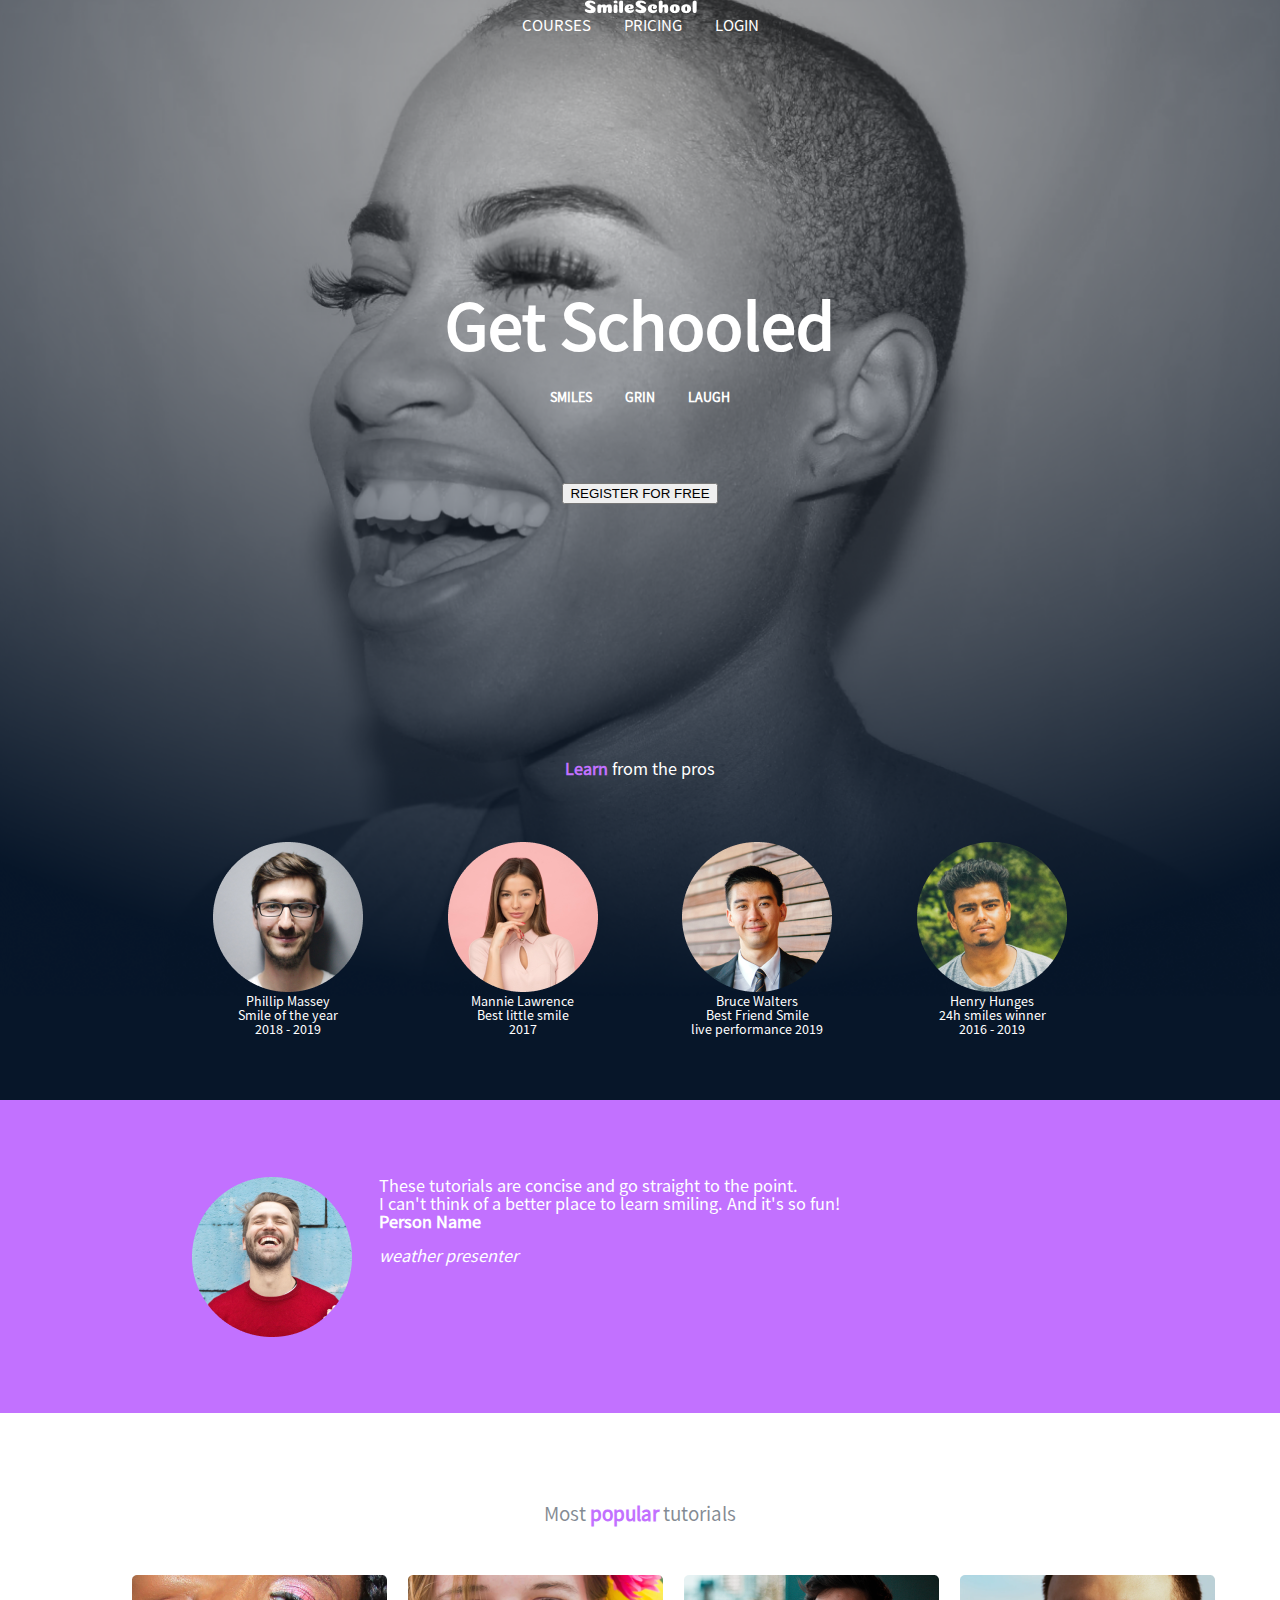
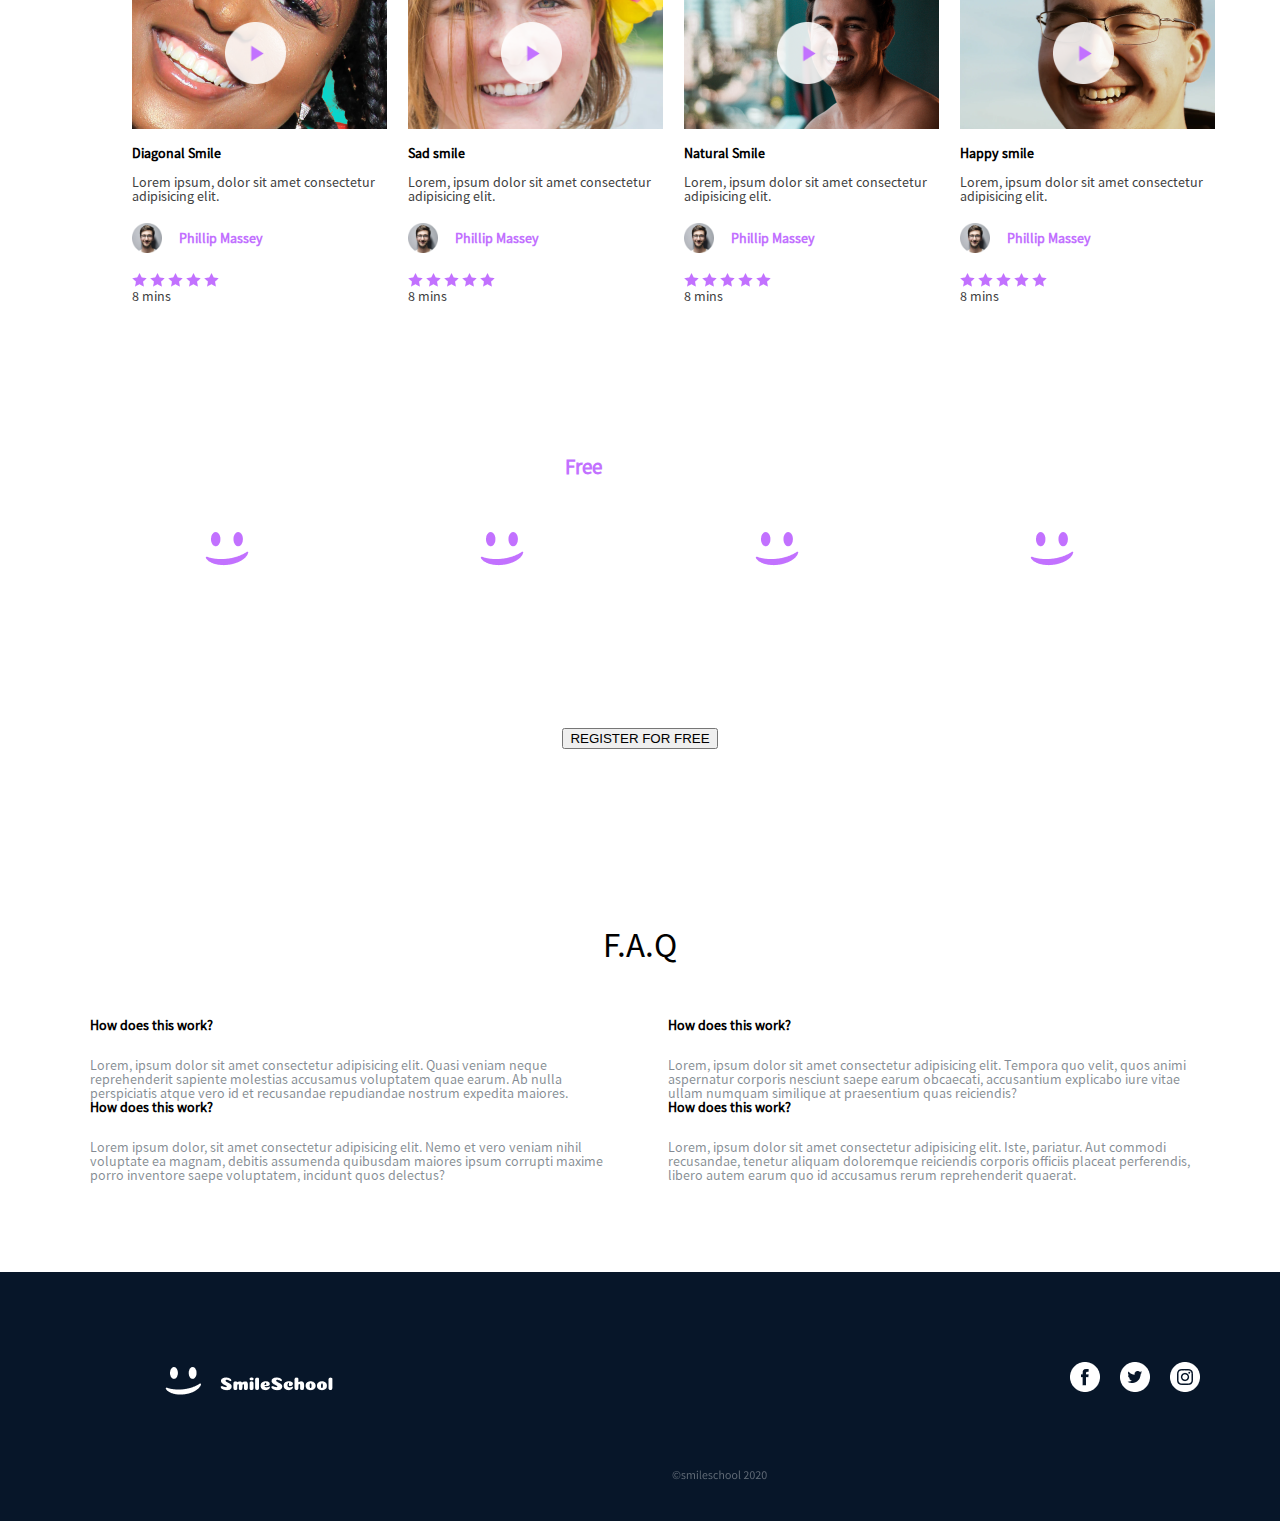
==== commit c1cf72e2: "updates" ====
--- a/css_advanced/index.html
+++ b/css_advanced/index.html
@@ -7,30 +7,23 @@
         <link rel="stylesheet" href="styles.css">
     </head>
     <body>
-        <header>
-            <div class="hero">
-                <!-- Logo -->
-                <div>
-                    <a href="#">
-                        <img src="assets/SmileSchool.png" alt="SmileSchool logo">                    
-                    </a>
-                </div>
-                <!--End of logo-->
-
-                <!--Navigation links-->
-                <div>
-                    <a href="#">COURSES</a>
-                    <a href="#">PRICING</a>
-                    <a href="#">LOGIN</a>
-                </div>
-                <!--End of navigation links-->
+        <div class="hero">   
+            <!-- Logo -->
+            <div>
+                <a href="#">
+                    <img src="assets/SmileSchool.png" alt="SmileSchool logo">                    
+                </a>
             </div>
-        </header>
-
-        <!-- Main body -->
-        <main>
-            <!-- First Section -->
-            <section>
+            <!--End of logo-->
+
+            <!--Navigation links-->
+            <div>
+                <a href="#">COURSES</a>
+                <a href="#">PRICING</a>
+                <a href="#">LOGIN</a>
+            </div>
+            <!--End of navigation links-->
+            <section id="flier">
                 <div class="get-schooled">
                     <div>
                         <h1>Get Schooled</h1>
@@ -64,6 +57,7 @@
                     </div>    
                 </div>
             </section>
+        </div>
             <!-- End of First Section -->
             <!-- another section2 -->
             <section id="quote">
@@ -85,8 +79,8 @@
                 <div class="video-blocks">
                     <div class="single-video">
                         <div class="thumbnail">
-                            <img src="assets/preview.png" alt="video 1">
-                            <img src="assets/oval_play.png" alt="image1">
+                            <img src="assets/preview.png" alt="" class="image1">
+                            <img src="assets/oval_play.png" alt="" class="image2">
                         </div>
 
                         <h2>Diagonal Smile</h2>
@@ -108,8 +102,8 @@
                     </div>
                     <div class="single-video">
                         <div class="thumbnail">
-                            <img src="assets/preview1.png" alt="video 2">
-                            <img src="assets/oval_play.png" alt="image2">
+                            <img src="assets/preview1.png" alt="" class="image1">
+                            <img src="assets/oval_play.png" alt="" class="image2">
                         </div>
                         <h2>Sad smile</h2>
                         <p>Lorem, ipsum dolor sit amet consectetur adipisicing elit.</p>
@@ -131,8 +125,8 @@
                     </div>
                     <div class="single-video">
                         <div class="thumbnail">
-                            <img src="assets/preview2.png" alt="video 3">
-                            <img src="assets/oval_play.png" alt="image3">
+                            <img src="assets/preview2.png" alt="" class="image1">
+                            <img src="assets/oval_play.png" alt="" class="image2">
                         </div>
                         <h2>Natural Smile</h2>
                         <p>Lorem, ipsum dolor sit amet consectetur adipisicing elit.</p>
@@ -154,8 +148,8 @@
 
                     <div class="single-video">
                         <div class="thumbnail">
-                            <img src="assets/preview3.png" alt="video 4">
-                            <img src="assets/oval_play.png" alt="image4">
+                            <img src="assets/preview3.png" alt="" class="image1">
+                            <img src="assets/oval_play.png" alt="" class="image2">
                         </div>
                         <h2>Happy smile</h2>
                         <p>Lorem, ipsum dolor sit amet consectetur adipisicing elit.</p>
@@ -177,54 +171,58 @@
                 </div>
             </section>
 
-            <section>
-                <h2>Free Membership</h2>
-                <div class="membership-item">
-                    <img src="assets/smile.png" alt="Membership 1">
-                    <h3>Lorem ipsum</h3>
-                    <p>Lorem ipsum dolor, sit amet consectetur adipisicing elit.</p>
-                </div>
-                <div class="membership-item">
-                    <img src="assets/smile.png" alt="Membership 2">
-                    <h3>Lorem ipsum</h3>
-                    <p>Lorem ipsum dolor, sit amet consectetur adipisicing elit.</p>
-                </div>
-                <div class="membership-item">
-                    <img src="assets/smile.png" alt="Membership 3">
-                    <h3>Lorem ipsum</h3>
-                    <p>Lorem ipsum dolor, sit amet consectetur adipisicing elit.</p>
-                </div>
-                <div class="membership-item">
-                    <img src="assets/smile.png" alt="Membership 4">
-                    <h3>Lorem ipsum</h3>
-                    <p>Lorem ipsum dolor, sit amet consectetur adipisicing elit.</p>
-                </div>
-                <button>REGISTER FOR Free</button>
-            </section>
-
-            <section id="FAQ">
+            <section id="membership">
+                <h2><span>Free</span> membership </h2>
+                <div class="membership-items">
+                    <div>
+                        <img src="assets/smile.png" alt="Membership 1">
+                        <h3>Lorem ipsum</h3>
+                        <p>Lorem ipsum dolor, sit amet consectetur adipisicing elit. </p>
+                    </div>
+                    <div>
+                        <img src="assets/smile.png" alt="Membership 2">
+                        <h3>Lorem ipsum</h3>
+                        <p>Lorem ipsum dolor, sit amet consectetur adipisicing elit. </p>
+                    </div>
+                    <div>
+                        <img src="assets/smile.png" alt="Membership 3">
+                        <h3>Lorem ipsum</h3>
+                        <p>Lorem ipsum dolor, sit amet consectetur adipisicing elit. </p>
+                    </div>
+                    <div>
+                        <img src="assets/smile.png" alt="Membership 4">
+                        <h3>Lorem ipsum</h3>
+                        <p>Lorem ipsum dolor, sit amet consectetur adipisicing elit. </p>
+                    </div>
+                </div>
+                <button>REGISTER FOR FREE</button>
+            </section>
+
+            <section id="faq">
                 <h2>F.A.Q</h2>
-                <div class="row-block">
-                  <div class="item-block">
-                    <h3>How does this work?</h3>
-                    <p>Lorem, ipsum dolor sit amet consectetur adipisicing elit. Quasi veniam neque reprehenderit sapiente molestias accusamus voluptatem quae earum. Ab nulla perspiciatis atque vero id et recusandae repudiandae nostrum expedita maiores.</p>
-                  </div>
-                  <div class="item-block">
-                    <h3>How does this work?</h3>
-                    <p>Lorem, ipsum dolor sit amet consectetur adipisicing elit. Tempora quo velit, quos animi aspernatur corporis nesciunt saepe earum obcaecati, accusantium explicabo iure vitae ullam numquam similique at praesentium quas reiciendis?</p>
-                  </div>
-                </div>
-                <div class="row-block">
-                  <div class="item-block">
-                    <h3>How does this work?</h3>
-                    <p>Lorem ipsum dolor, sit amet consectetur adipisicing elit. Nemo et vero veniam nihil voluptate ea magnam, debitis assumenda quibusdam maiores ipsum corrupti maxime porro inventore saepe voluptatem, incidunt quos delectus?</p>
-                  </div>
-                  <div class="item-block">
-                    <h3>How does this work?</h3>
-                    <p>Lorem, ipsum dolor sit amet consectetur adipisicing elit. Iste, pariatur. Aut commodi recusandae, tenetur aliquam doloremque reiciendis corporis officiis placeat perferendis, libero autem earum quo id accusamus rerum reprehenderit quaerat.</p>
-                  </div>
-                </div>
-              </section>              
+                <div>
+                    <div class="row-block">
+                        <div class="item-block">
+                            <h2>How does this work?</h2>
+                            <p>Lorem, ipsum dolor sit amet consectetur adipisicing elit. Quasi veniam neque reprehenderit sapiente molestias accusamus voluptatem quae earum. Ab nulla perspiciatis atque vero id et recusandae repudiandae nostrum expedita maiores.</p>
+                        </div>
+                        <div class="item-block">
+                            <h2>How does this work?</h2>
+                            <p>Lorem, ipsum dolor sit amet consectetur adipisicing elit. Tempora quo velit, quos animi aspernatur corporis nesciunt saepe earum obcaecati, accusantium explicabo iure vitae ullam numquam similique at praesentium quas reiciendis?</p>
+                        </div>
+                    </div>
+                    <div class="row-block">
+                        <div class="item-block">
+                            <h2>How does this work?</h2>
+                            <p>Lorem ipsum dolor, sit amet consectetur adipisicing elit. Nemo et vero veniam nihil voluptate ea magnam, debitis assumenda quibusdam maiores ipsum corrupti maxime porro inventore saepe voluptatem, incidunt quos delectus?</p>
+                        </div>
+                        <div class="item-block">
+                            <h2>How does this work?</h2>
+                            <p>Lorem, ipsum dolor sit amet consectetur adipisicing elit. Iste, pariatur. Aut commodi recusandae, tenetur aliquam doloremque reiciendis corporis officiis placeat perferendis, libero autem earum quo id accusamus rerum reprehenderit quaerat.</p>
+                        </div>
+                    </div>
+                </div>
+            </section>              
         </main>
         <!-- End of main body-->
         <footer>
--- a/css_advanced/styles.css
+++ b/css_advanced/styles.css
@@ -3,11 +3,10 @@
 :root {
   --primary: #C271FF;
   --seconadry: #071629;
-  --light-text: #FFFFFF;
+  --light-text: #fff;
   --dark-text: rgba(7, 22, 41, 0.5);
 }
-/* http://meyerweb.com/eric/tools/css/reset/ 
-*/
+/*  CSS RESET */
 
 html, body, div, span, applet, object, iframe,
 h1, h2, h3, h4, h5, h6, p, blockquote, pre,
@@ -260,3 +259,65 @@
     color: var(--primary);
   }
 
+  /* membership section */
+  
+  #membership {
+    background-color: var(--secondary);
+    color: var(--light-text);
+    padding: 7%;
+    text-align: center;
+  }
+
+  #membership > h2 {
+    
+    font-size: 1.5em;
+    margin-bottom: 5%;
+  }
+
+  #membership > h2 span {
+    color: var(--primary);
+    font-weight: bolder;
+  }
+
+  .membership-items {
+    display: flex;
+    justify-content: space-evenly;
+    text-align: center;
+    margin-bottom: 7%;
+  }
+
+  #membership h3 {
+    font-weight: bold;
+    margin: 7% 0;
+  }
+
+   /* FAQ section */
+  
+   #faq {
+    padding: 7%;
+    color: var(--dark-text);
+  }
+
+  #faq > h2 {
+    font-size: 2.5em;
+    color: black;
+    text-align: center;
+    margin-bottom: 5%;
+  }
+
+  #faq .row-block {
+    display: grid;
+    grid-template-columns: repeat(2, 1fr);
+    column-gap: 5%;
+  }
+
+  .row .item-block {
+    padding: 5%;
+  }
+
+  .row-block .item-block h2 {
+    color: black;
+    font-weight: bold;
+    margin-bottom: 5%;
+  }
+
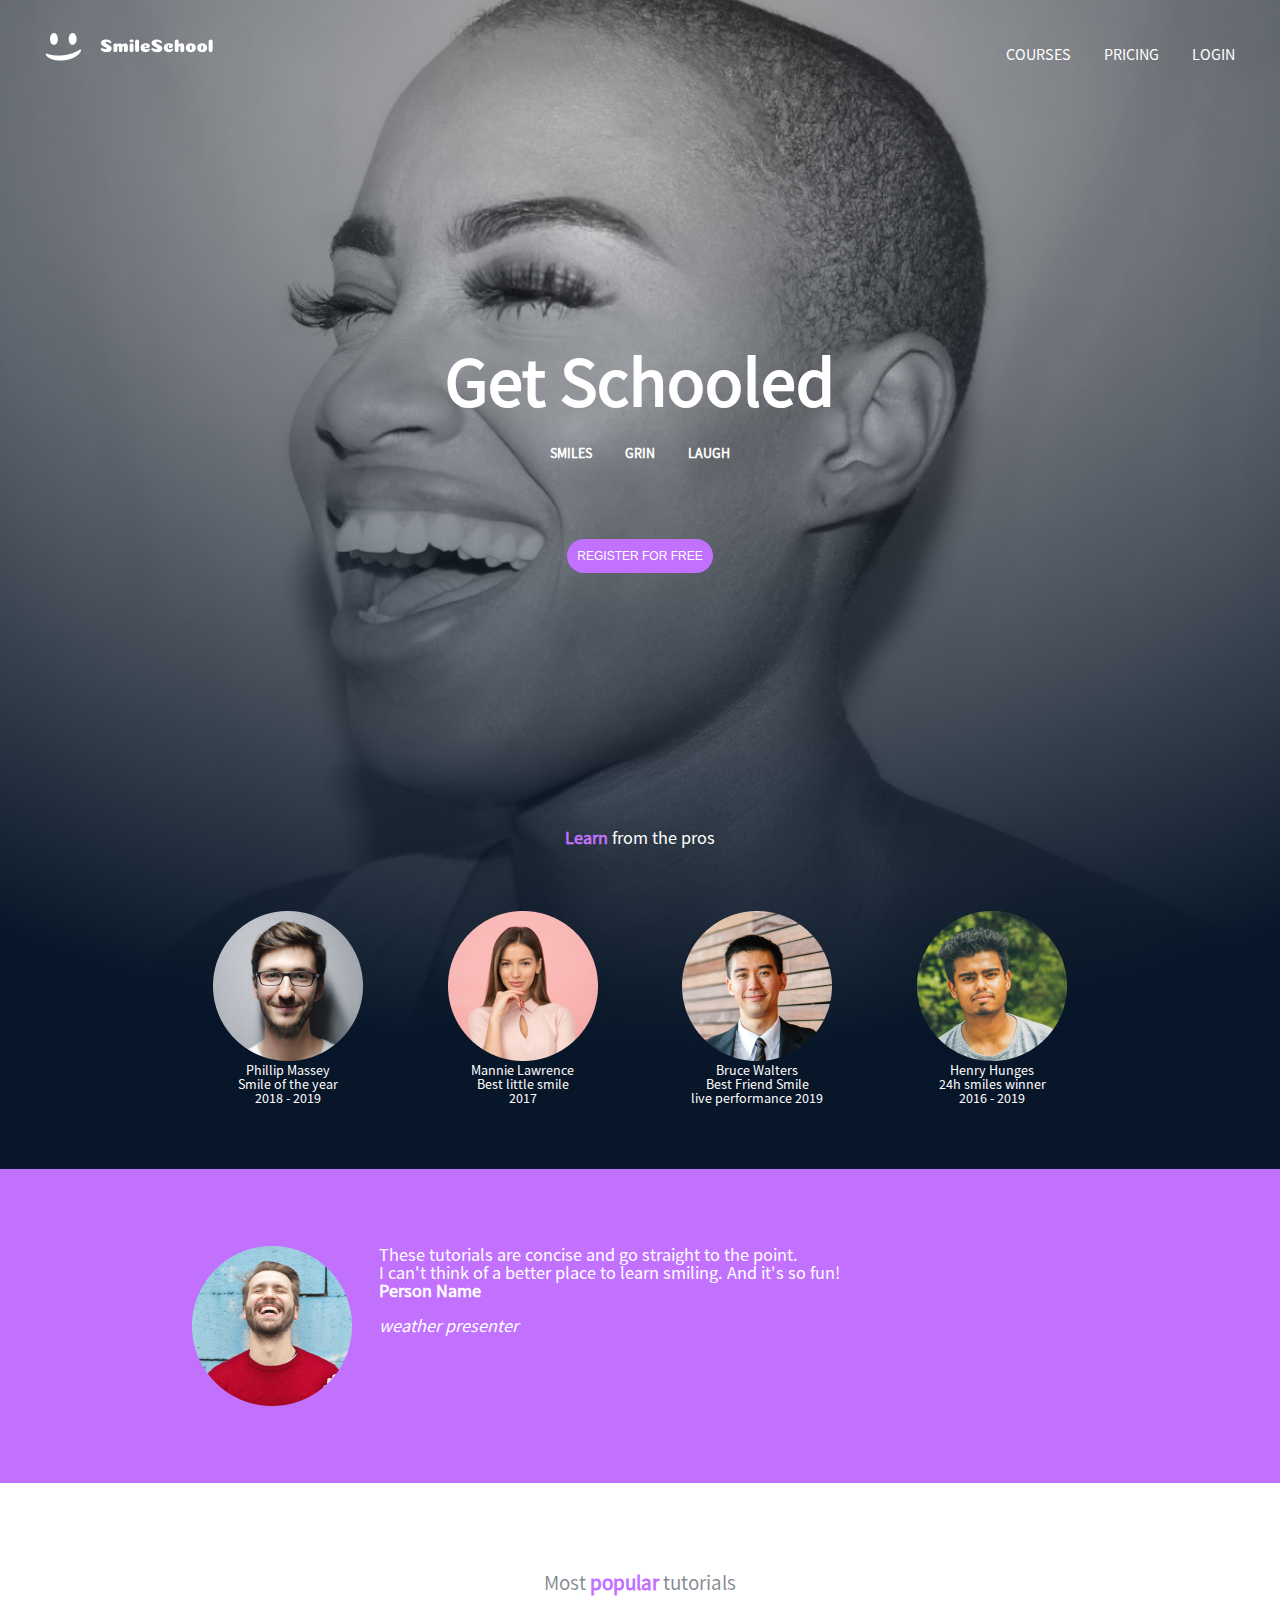
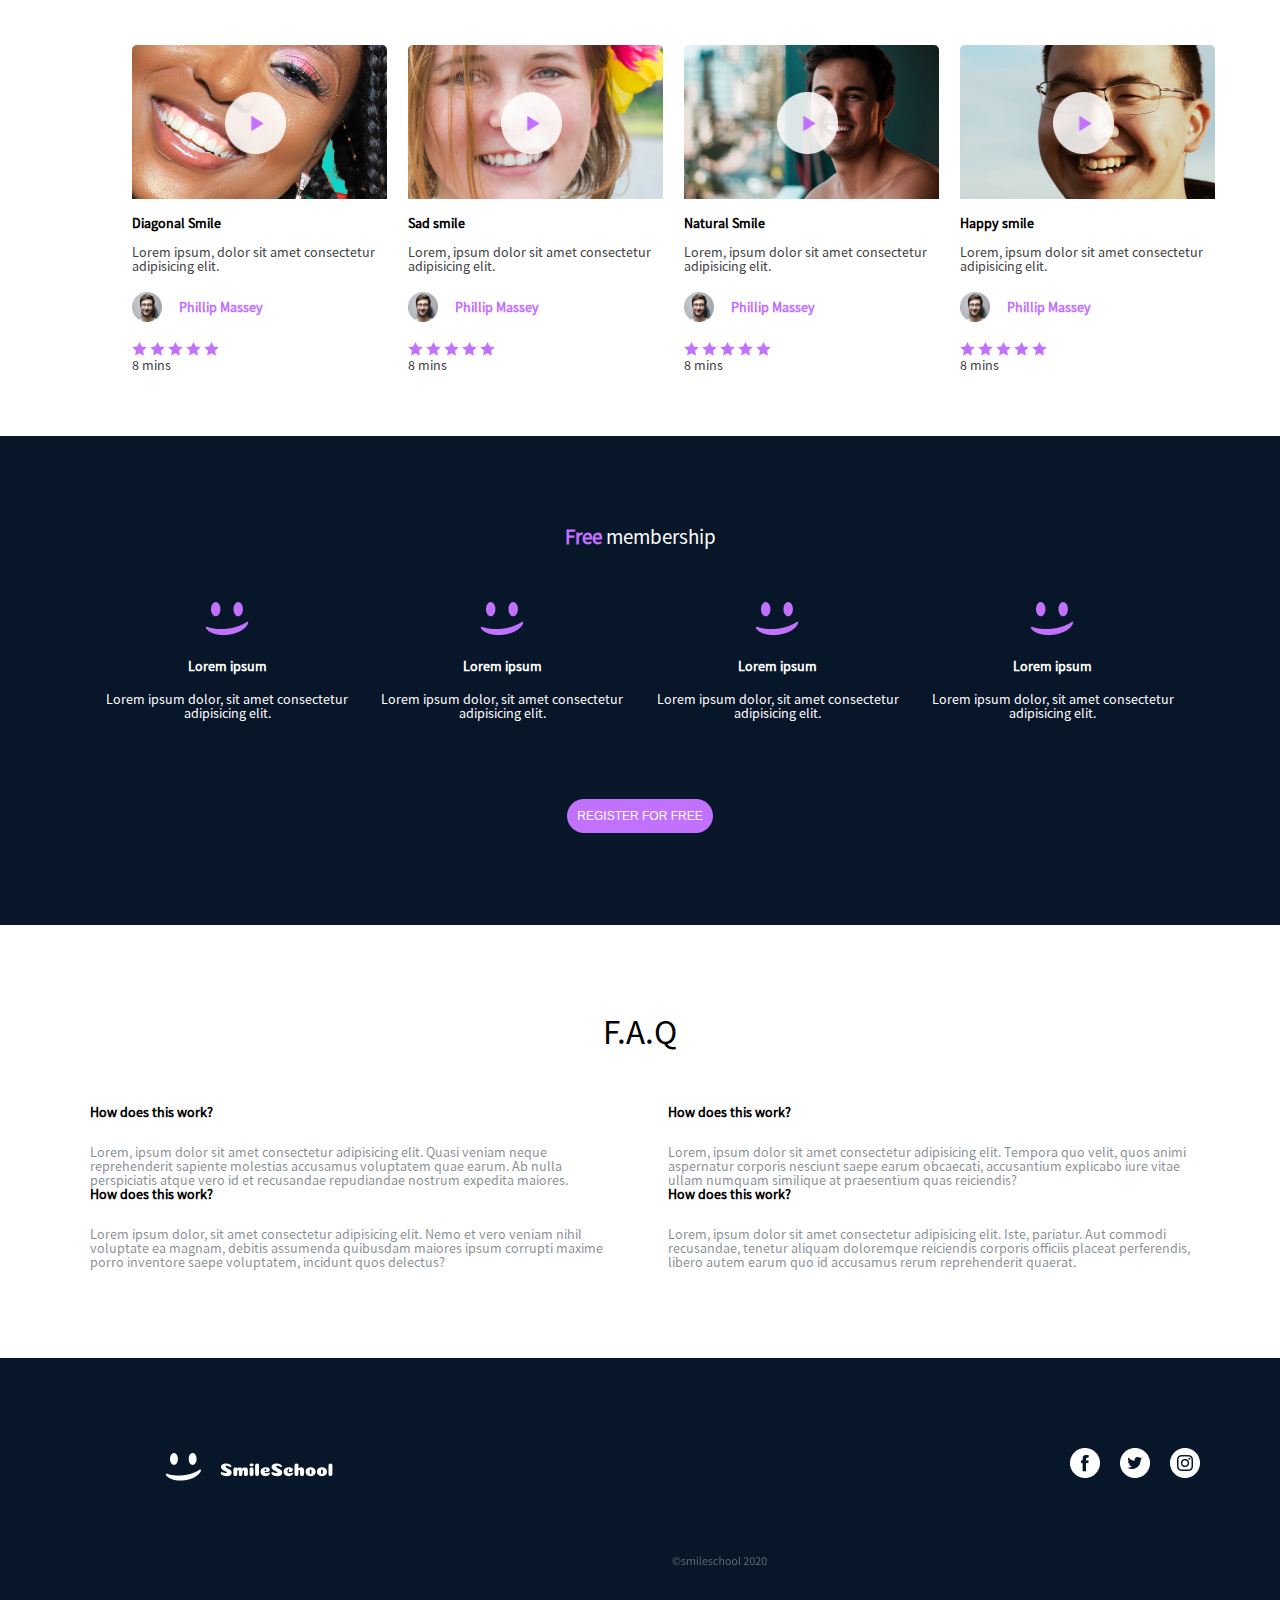
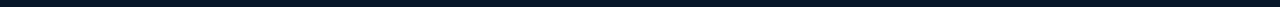
==== commit e97eb49b: "modified css and html" ====
--- a/css_advanced/index.html
+++ b/css_advanced/index.html
@@ -9,18 +9,15 @@
     <body>
         <div class="hero">   
             <!-- Logo -->
-            <div>
+            <div class="header_container">
                 <a href="#">
-                    <img src="assets/SmileSchool.png" alt="SmileSchool logo">                    
+                    <img src="assets/smileschool-logo.png" alt="SmileSchool logo" class="logo">                    
                 </a>
-            </div>
-            <!--End of logo-->
-
-            <!--Navigation links-->
-            <div>
-                <a href="#">COURSES</a>
-                <a href="#">PRICING</a>
-                <a href="#">LOGIN</a>
+                <nav>
+                    <a href="#">COURSES</a>
+                    <a href="#">PRICING</a>
+                    <a href="#">LOGIN</a>
+                </nav>
             </div>
             <!--End of navigation links-->
             <section id="flier">
@@ -28,7 +25,7 @@
                     <div>
                         <h1>Get Schooled</h1>
                         <p class="three-words">SMILES GRIN LAUGH</p>
-                        <button>REGISTER FOR FREE</button>
+                        <button class="button">REGISTER FOR FREE</button>
                     </div>
                     <div>
                         <h2 class="pro-head"><span class="purple">Learn</span> from the pros</h2>
@@ -195,7 +192,7 @@
                         <p>Lorem ipsum dolor, sit amet consectetur adipisicing elit. </p>
                     </div>
                 </div>
-                <button>REGISTER FOR FREE</button>
+                <button class="button">REGISTER FOR FREE</button>
             </section>
 
             <section id="faq">
--- a/css_advanced/styles.css
+++ b/css_advanced/styles.css
@@ -78,21 +78,34 @@
 .hero a {
 	color: #FFFFFF;
 	text-align: center;
-	font-size: 1.2em;
+	font-size: 16px;
 	text-decoration: none;
 	margin: 0 15px;
 	text-transform: uppercase;
 }
 
+.header_container {
+  display: flex;
+  align-items: center;
+  justify-content: space-between;
+  height: 70px;
+  padding: 10px 30px;
+}
+
 nav {
-    display: flex;
-    justify-content: space-around;
-    padding-top: 3%;
+    margin-left: 20px;
+    padding-top: 1.5%;
+}
+
+.logo {
+  margin-right: 20px;
+  padding-top: 4%;
 }
 
 .hero div.get-schooled {
 	margin-top: 20%;
 }
+
 
 .hero h1 {
 	font-size: 5em;
@@ -106,6 +119,19 @@
 	margin: 15px;
 }
 
+.button {
+  background-color: #C271FF;
+  border: none;
+  color: white;
+  padding: 10px;
+  text-align: center;
+  text-decoration: none;
+  display: inline-block;
+  font-size: 12px;
+  margin: 2px .5px;
+  border-radius: 25px;
+
+}
 button:hover {
 	box-shadow: none;
 }
@@ -262,7 +288,7 @@
   /* membership section */
   
   #membership {
-    background-color: var(--secondary);
+    background-color: #071629;
     color: var(--light-text);
     padding: 7%;
     text-align: center;
